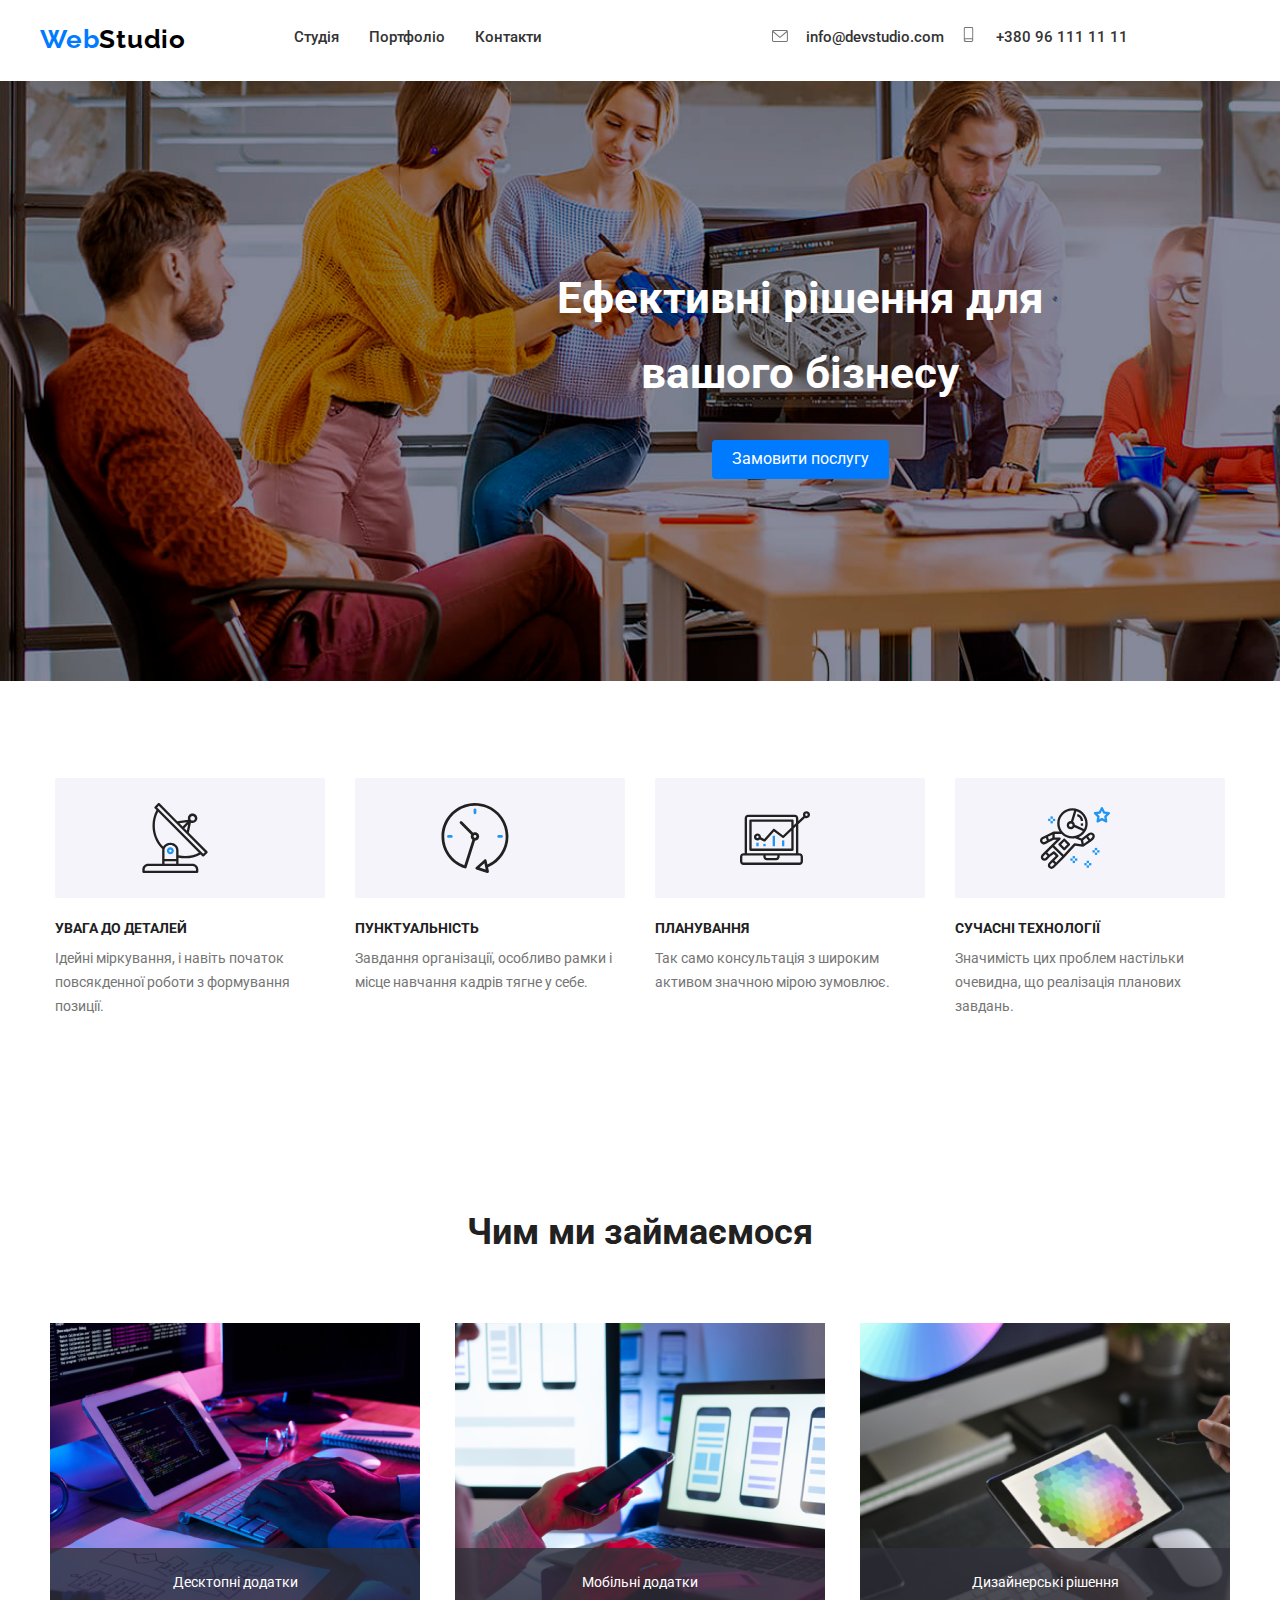
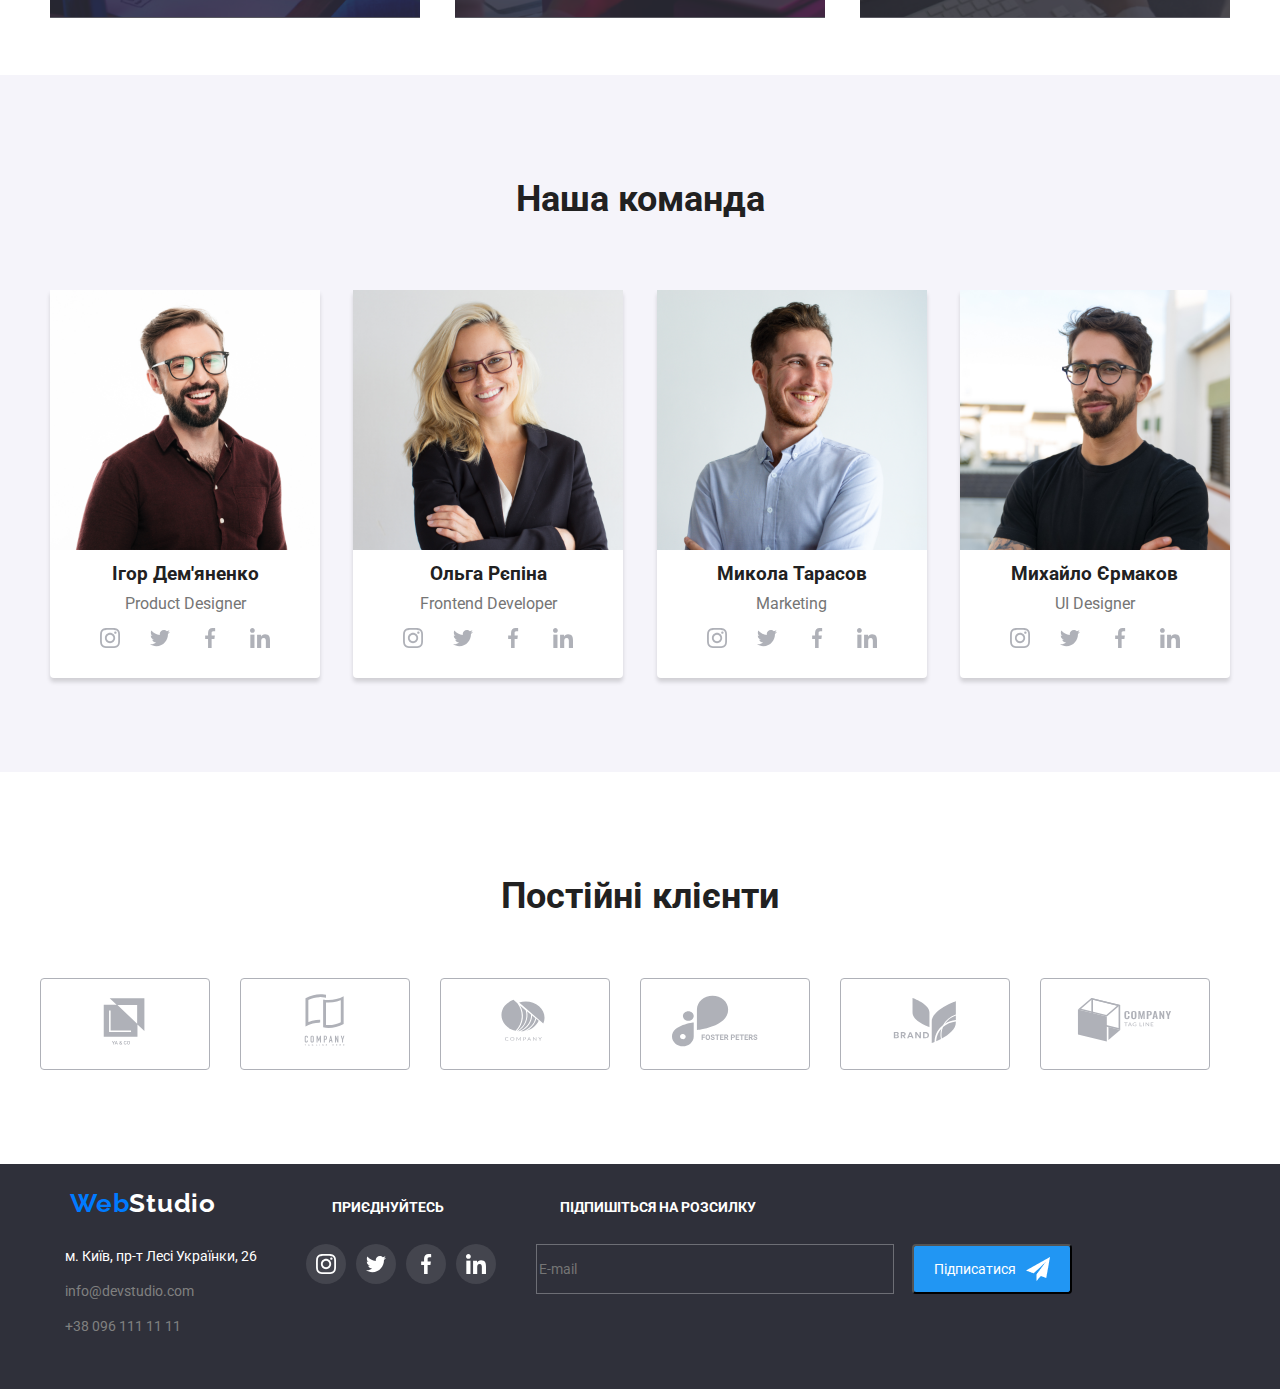
==== index.html @ 30cae44d "svg" ====
<!DOCTYPE html>
<html lang="en">
<head>
    <meta charset="UTF-8">
    <meta name="viewport" content="width=device-width, initial-scale=1.0">
    <title>Document</title>
    <link rel="preconnect" href="https://fonts.googleapis.com">
    <link rel="preconnect" href="https://fonts.gstatic.com" crossorigin>
    <link href="https://fonts.googleapis.com/css2?family=Raleway:ital,wght@0,100..900;1,100..900&family=Roboto:ital,wght@0,100;0,300;0,400;0,500;0,700;0,900;1,100;1,300;1,400;1,500;1,700;1,900&display=swap" rel="stylesheet">
    <link rel="stylesheet"
          href="https://cdnjs.cloudflare.com/ajax/libs/modern-normalize/1.0.0/modern-normalize.min.css"/>
    <link rel="stylesheet" href="./style.css">
</head>
<body>
    <header class="header"> 
      <div class="container header-wrap">
        <a class="logo" href="./index.html">
          <span class="blue">Web</span><span class="black">Studio</span>
        </a>
        <nav class="navigation">
          <ul class="header-list">
            <li class="header-item"><a href="/index.html">Студія</a></li>
            <li class="header-item"><a href="./pages/portfolio.html">Портфоліо</a></li>
            <li class="header-item"><a href="#">Контакти</a></li>
          </ul>
          <ul class="header-list contacts">
            <li class="header-item contact-group">
              <svg class="icon1"><use href="./img/symbol-defs.svg#icon-envelope" ></use></svg>
              <a href="#" data-modal-open>info@devstudio.com</a>
            </li>
            <li class="header-item contact-group">
              <svg class="icon2"><use href="./img/symbol-defs.svg#icon-smartphone" ></use></svg>
              <a href="tel:+380961111111">+380 96 111 11 11</a>
            </li>
          </ul>
        </nav>
      </div> 
      <div class="modal is-hidden" data-modal>
        <div class="modal-content">
          <button data-modal-close>Закрити</button>
          <h2>Залиште свої дані, ми вам передзвонимо</h2>
          <form>
            <label for="name">Ім'я</label>
            <input type="text" id="name" required><br>
      
            <label for="phone">Телефон</label>
            <input type="tel" id="phone" required><br>
      
            <label for="email">Пошта</label>
            <input type="email" id="email" required><br>
      
            <label for="comment">Коментар</label>
            <textarea id="comment"></textarea><br>
      
            <label>
              <input type="checkbox" required> Погоджуюсь з розсилкою та приймаю <a href="#">Умови договору</a>
            </label>
      
            <button type="submit">Відправити</button>
          </form>
        </div>
      </div>
      
    </header>

    
    
  <main>
   
      <section class="content-up">
        <div class="container">
        <h2>Ефективні рішення для<br> вашого бізнесу</h2>
        <button class="just-btn" type="button">Замовити послугу</button>
        </div>
      </section>
 
      <!-- Особливості -->
      <section class="services container">
     <ul  class="services-list">
      <li class="services-item">
        <div class="services-item-icon">
           <svg><use href="./img/symbol-defs.svg#icon-antenna" ></use></svg>
        </div>
        <h3 class="services-item-h3">УВАГА ДО ДЕТАЛЕЙ</h3>
        <p class="services-item-a">Ідейні міркування, і навіть початок повсякденної роботи з формування позиції.</p>
      </li>
      <li class="services-item">
        <div class="services-item-icon">
          <svg><use href="./img/symbol-defs.svg#icon-clock" ></use></svg>
        </div>
        <h3 class="services-item-h3">ПУНКТУАЛЬНІСТЬ</h3>
        <p class="services-item-a">Завдання організації, особливо рамки і місце навчання кадрів тягне у себе.</p>
      </li>
      <li class="services-item">
        <div class="services-item-icon">
          <svg><use href="./img/symbol-defs.svg#icon-diagram" ></use></svg>
        </div>
        <h3 class="services-item-h3">ПЛАНУВАННЯ</h3>
        <p class="services-item-a">Так само консультація з широким активом значною мірою зумовлює.</p>
      </li>
      <li class="services-item">
        <div class="services-item-icon">
          <svg><use href="./img/symbol-defs.svg#icon-astronaut" ></use></svg>
        </div>
        <h3 class="services-item-h3">СУЧАСНІ ТЕХНОЛОГІЇ</h3>
        <p class="services-item-a">Значимість цих проблем настільки очевидна, що реалізація планових завдань.</p>
      </li>
     </ul>
      </section>
   
      <!-- Чим займаємось -->
     
      <section class="foto">  
        <div class="container">
        <h1>Чим ми займаємося</h1>
        <ul >
          <li><img src="./img/tegi.jpg" alt="пише код"></li>
            <div class="foto-li-text flt1"><span>Десктопні додатки</span></div>
          <li><img src="./img/telfon.png"  alt="структура телефона"></li>
            <div class="foto-li-text flt2"><span>Мобільні додатки</span></div>
          <li><img src="./img/tablet.png" alt="планшет"></li>
            <div class="foto-li-text flt3"><span>Дизайнерські рішення  </span></div>
        </ul>
      </div>
      </section> 
    
      <!-- Наша комaнда --> 
    
      <section class="my_teams">   
        <div class="container">  
        <h2>Наша команда</h2>
        <ul >
            <li class="">
                <img src="./img/igor.png" alt="Ігорь" width="270px" height="260px">
                <h3>Ігор Дем'яненко</h3>
                <p>Product Designer</p>
                <div class="my-teams-social">
                  <a href="#" class="my-teams-social-a">
                    <svg class="social-icon"><use href="./img/symbol-defs.svg#icon-instagram" ></use></svg>
                  </a>
                  <a href="#" class="my-teams-social-a">
                    <svg class="social-icon"><use href="./img/symbol-defs.svg#icon-twitter" ></use></svg>
                  </a>
                  <a href="#" class="my-teams-social-a">
                    <svg class="social-icon"><use href="./img/symbol-defs.svg#icon-facebook" ></use></svg>
                  </a>
                  <a href="#" class="my-teams-social-a">
                    <svg class="social-icon"><use href="./img/symbol-defs.svg#icon-linkedin" ></use></svg>
                  </a>
                </div>
            </li>
            <li>
              <img src="./img/olga.png" alt="Ольга" width="270px" height="260px">
              <h3>Ольга Рєпіна</h3>
              <p>Frontend Developer</p>
              <div class="my-teams-social">
                <a href="#" class="my-teams-social-a">
                  <svg class="social-icon"><use href="./img/symbol-defs.svg#icon-instagram" ></use></svg>
                </a>
                <a href="#" class="my-teams-social-a">
                  <svg class="social-icon"><use href="./img/symbol-defs.svg#icon-twitter" ></use></svg>
                </a>
                <a href="#" class="my-teams-social-a">
                  <svg class="social-icon"><use href="./img/symbol-defs.svg#icon-facebook" ></use></svg>
                </a>
                <a href="#" class="my-teams-social-a">
                  <svg class="social-icon"><use href="./img/symbol-defs.svg#icon-linkedin" ></use></svg>
                </a>
              </div>
          </li>
          <li>
            <img src="./img/mikola.png" alt="Микола" width="270px" height="260px"> 
            <h3>Микола Тарасов</h3>
            <p>Marketing</p>
            <div class="my-teams-social">
              <a href="#" class="my-teams-social-a">
                <svg class="social-icon"><use href="./img/symbol-defs.svg#icon-instagram" ></use></svg>
              </a>
              <a href="#" class="my-teams-social-a">
                <svg class="social-icon"><use href="./img/symbol-defs.svg#icon-twitter" ></use></svg>
              </a>
              <a href="#" class="my-teams-social-a">
                <svg class="social-icon"><use href="./img/symbol-defs.svg#icon-facebook" ></use></svg>
              </a>
              <a href="#" class="my-teams-social-a">
                <svg class="social-icon"><use href="./img/symbol-defs.svg#icon-linkedin" ></use></svg>
              </a>
            </div>
        </li>
        <li>
          <img src="./img/mihail.png" alt="Михайло" width="270px" height="260px">
          <h3>Михайло Єрмаков</h3>
          <p>UI Designer</p>
          <div class="my-teams-social">
            <a href="#" class="my-teams-social-a">
              <svg class="social-icon"><use href="./img/symbol-defs.svg#icon-instagram" ></use></svg>
            </a>
            <a href="#" class="my-teams-social-a">
              <svg class="social-icon"><use href="./img/symbol-defs.svg#icon-twitter" ></use></svg>
            </a>
            <a href="#" class="my-teams-social-a">
              <svg class="social-icon"><use href="./img/symbol-defs.svg#icon-facebook" ></use></svg>
            </a>
            <a href="#" class="my-teams-social-a">
              <svg class="social-icon"><use href="./img/symbol-defs.svg#icon-linkedin" ></use></svg>
            </a>
          </div>
        </li>
        </ul> 
       </div> 
     </section>

     <section class="clients container">
    <!-- <div class="clients-"> -->
      <h2>Постійні клієнти</h2>
      <div class="clients-menu">
      <ul>
        <li class="clients-li"><a href="#">
          <svg class="clients-icon"><use href="./img/symbol-defs.svg#icon-Logo" ></use></svg>
        </a></li>
        <li class="clients-li"><a href="#">
          <svg class="clients-icon"><use href="./img/symbol-defs.svg#icon-Logo-1" ></use></svg>
        </a></li>
        <li class="clients-li"><a href="#">
          <svg class="clients-icon"><use href="./img/symbol-defs.svg#icon-Logo-2" ></use></svg>
        </a></li>
        <li class="clients-li"><a href="#">
          <svg class="clients-icon"><use href="./img/symbol-defs.svg#icon-Logo-3" ></use></svg>
        </a></li>
        <li class="clients-li"><a href="#">
          <svg class="clients-icon"><use href="./img/symbol-defs.svg#icon-Logo-4" ></use></svg>
        </a></li>
        <li class="clients-li"><a href="#">
          <svg class="clients-icon"><use href="./img/symbol-defs.svg#icon-Logo-5" ></use></svg>
        </a></li>
      </ul> 
     </div>
    <!-- </div> -->
     </section>
   </main>



<footer>
  <div class="container">
    <div class="footer--">
     <a href="./index.html" class="logo-footer" >
      <span class="blue">Web</span><span class="white">Studio</span>
      <i>приєднуйтесь</i>
      <i>Підпишіться на розсилку</i>
     </a>
     
  </div>
  <address>
      <ul>
        <li><a class="address-a" href="https://maps.app.goo.gl/1scr2Ax1geKc9xeD9" >м. Київ, пр-т Лесі Українки, 26</a></li>
        <li><a class="address-a2" href="mailto:info@devstudio.com">info@devstudio.com</a></li>
        <li><a class="address-a2"href="tel:+380961111111">+38 096 111 11 11</a></li>
      </ul>
      <div class="footer-social">
        <a href="#" class="my-teams-social-a">
          <svg class="footer-icon"><use href="./img/symbol-defs.svg#icon-instagram" ></use></svg>
        </a>
        <a href="#" class="my-teams-social-a">
          <svg class="footer-icon"><use href="./img/symbol-defs.svg#icon-twitter" ></use></svg>
        </a>
        <a href="#" class="my-teams-social-a">
          <svg class="footer-icon"><use href="./img/symbol-defs.svg#icon-facebook" ></use></svg>
        </a>
        <a href="#" class="my-teams-social-a">
          <svg class="footer-icon"><use href="./img/symbol-defs.svg#icon-linkedin" ></use></svg>
        </a>
      </div>
      <div class="intup-email">
        <input type="email" name="email" id="intup-email"  placeholder="E-mail">
        
        <button class="bnt-intup-email">
          Підписатися
        <img src="./img/telegram.png" alt="icon-send-telegram">
        </button>
      </div>
   </address>
  </div>
  </footer>    

  <script src="./js/modal.js"></script>
</body>
</html>
---- style.css ----
*,
*::before,
*::after {
  box-sizing: border-box;
}
:root {
  --header-bg-color: #fff;       /* колір фона заголовка */
  --header-border-color:#ECECEC; /*header-border-color  */
  --header-text-color: #333;     /* колір заголовка */
  --header-header-item-two-last:#757575; 
  --primary-color: #2196F3;      /* header-item a:hover */ 
  --content-up-bg-color: #2F303A;     /* посуті те саме header-text-color */ 
  --content-up-color: white;          /* content-up-color */
  --button1-bg-color: #007BFF;      /* button1  */
  --button1--color: white;          /* button1  */
  --button1-bg-color-hover:#0056b3; /* button1-bg-color-hover */ 
  --services-item-h3-color:#212121;   /* services-item-h3 */
  --services-item-a-color: #757575;   /*services-item-a  */
  --foto-bg-color:#ffffff;      /* Чим займаємось */
  --foto-color:#212121;
  --my_teams-bg-color:#F5F4FA; /* Наша команда */
  --my_team-color:#212121;
  --my_teams-p-color:#757575;/* Наша команда */
  --footer-bg-color: #2F303A;/*footer */
  --footer-a-bg: rgba(255, 255, 255, 0.1);
  --footer-color: white;   /*  footer*/
  --address-a-color:#ffff; /*  footer*/
  --address-a2-color: gray;/*  footer*/
  --blue-color:#007bff;  /* (Web)Studio footer */ 
  --white-color:#ffffff; /* Web(Studio) footer*/
  --black-color:#000000; /* Web(Studio) header*/
  --clients-li--ul-hover:#2196F3;
  --bg-bnt-intup-email: #2196F3;
 --bg-intup-email: #2F303A;
 --bnt-intup-email-color: #fff;
 --clients-h2-color: #212121;

/* PORTFOLIO  */
  --button-pt-bg-color: #F5F4FA;/*  */
  --button-pt-color: #212121;   /*  */
  --button-pt-hover-bg-color:#2196F3;/*  */
  --button-pt-hover-color:#FFFFFF;/*  */
  --my-shop-bg-color:#fff; /*  */
  --poster-border:#EEEEEE;/*  */
  --poster-p-color:#757575; /*  */
  --services-item-icon-color: #F5F4FA;  /*  */ 
  --my_teams-li-color  :#fff; 
  
  --footer-social-a-hover-img: #2196F3;
  --poster-h3:#212121;

  /*  */
  --clients-bg-color: #FFF;
  --footer--i: #FFF;

} 
a{
  text-decoration: none;
}
ul{
  list-style: none;
}
h1,h2,h3,h4,p,ul,li,a,button{
  margin: 0;
  padding: 0;
}
body {
font-family:  'Roboto', sans-serif;
 background-color:var(--header-bg-color);
 color:var(--poster-p-color);
 font-size:14px ;
 line-height: 1.7;
}

.container {
  width: 1230px;
  padding: 0 15px;
  margin: 0 auto;
  /* border: 1px solid red; */
}

.header {
  background-color: var(--header-bg-color);
  padding: 20px 5px;
  display: flex;
  justify-content: space-between;
  align-items: center;
  border-color: var(--header-border-color);
  /* border: 1px; */
}



.logo {
  margin-right: 93px ;
  font-size: 24px;
  font-family: 'Raleway';
}

.header-wrap{
  display: flex; /* робить контейнер гнучким */
  align-items: center;  /* розміщує ПО ГОРИЗОНТАЛІ*/
  
}
.navigation{
  display: flex;
  align-items: center;
  justify-content: space-between;
}

.header-list:last-of-type {
  margin-left: 215px ;
 
  color: var(--header-header-item-two-last);
}
.header-item {
  position: relative; 
  display: inline-block;
  padding-bottom: 5px; 
  
}
.header-item a {
  color: var(--header-text-color);
  font-weight: 500;
  transition: color 1s ease;
  font-size: 15px;
  text-decoration: none; 
  padding: 10px 15px;  
  
}
.header-item a:hover {
 color: #0056b3;
}
.icon1 {
  width: 16px;
  height: 12px;
}
.icon2 {
  width: 19px;
  height: 15px;
}
.overlay {
  position: absolute;
  margin-bottom: 30px;
  width: 0;
  height: 5px;
  border-radius: 5px;
  background-color: var(--primary-color);
  transition: width 0.3s ;
  
}

.header-item:hover .overlay {
  width: 100%; margin-top: 25px;
}

.header-list {
  display: flex;
  /* align-items: center; */
  justify-content: center;
  list-style: none;            
  padding: 0;
  margin: 0;
}


/* Модальне вікно /////////////////////////////  */

.is-hidden {
  visibility: hidden;
  opacity: 0;
  pointer-events: none;
  transition: visibility 0s, opacity 0.3s ease-in-out;
}

[data-modal] {
  position: fixed;
  top: 0;
  left: 0;
  width: 100%;
  height: 100%;
  background-color: rgba(0, 0, 0, 0.5);
  display: flex;
  justify-content: center;
  align-items: center;
  z-index: 1000;
}

.modal-content {
  background-color: white;
  padding: 20px;
  border-radius: 8px;
  max-width: 600px;
  width: 100%;
  box-shadow: 0px 4px 8px rgba(0, 0, 0, 0.1);
}

button[data-modal-close] {
  background-color: gray;
  color: white;
  border: none;
  padding: 10px;
  border-radius: 50%;
  cursor: pointer;
  position: absolute;
  top: 10px;
  right: 10px;
}

/* .header-item img{
  color: #757575;
  flex-shrink: 1;
 
}
.header-item a,img:hover {
  color: var(--primary-color);
  fill:  var(--primary-color);
}
 */


.content-up {
  /* background-color: var(--content-up-bg-color); */
  background-image: url(./img/img.png);
  background-repeat: no-repeat;
  background-position: center;
  background-size: cover;
  width: 1600px;
  height: 600px;
  display: block;
  margin: 0 auto;

  color: var(--content-up-color);
  padding: 180px 20px;
  text-align: center;

}
.content-up h2 {
font-size: 44px;
}

.just-btn {
  background-color: var(--button1-bg-color);
  color:var(--button1--color);
  padding: 10px 20px;
  margin-top: 30px;
  border: none;
  border-radius: 4px;
  cursor: pointer;
  font-size: 16px;
  
}

.just-btn:hover {
  background-color: var(--button1-bg-color-hover);
}
 /* Особливості  */
.services{
  margin-top: 94px;
  margin-bottom: 94px;
}
.services-list{
  display: flex;
  flex-wrap: nowrap;
  justify-content: space-around;

}
.services-item{
 max-width: 350px;
 margin: 60px auto; 
 position: relative;
 padding-top: 85PX;

}

.services-item-h3{
  color: var(--services-item-h3-color);
  font-size: 14px;
  line-height: 16.41px;
}
.services-item-a{
  color: var(--services-item-a-color);
  font-size: 14px;
  line-height: 24px;
  padding-top: 10px;
}

p.services-item-a {
  width: 270px;
  height: 72px;
  flex-shrink: 0;
}
.services-item-icon{
  background-color: var(--services-item-icon-color) ;
  width: 270px;
  height: 120px;
  border-radius: 2px;
  display: flex;
  justify-content: center;
  position: absolute;
  align-items: center;
  
  bottom: 110px;
  padding-right: 30px;

}
.services-item-icon svg{
  width: 70px;
  height: 70px;
}

/* .services-item > img{
  
  width: 70px;
  height: 70px;
  background-color: #F5F4FA;
  margin: 25px 100px 25px 100px;
  padding: 10px 10px 10px 10px ;
  border-radius: 2px; 
  display: inline-block;
} */
/* .services-item:nth-last-child(3n) {
  margin-right: 0;
} */

/* Чим займаємось  */
.foto{
  background-color: var(--foto-bg-color);
  color: var(--foto-color);
  padding: 40px 20px;
  text-align: center;
}
.foto h1{
  font-size: 36px;
}
.foto ul{
  display: flex;
  justify-content: space-between;
  padding-top: 50px;
  position: relative;
  margin: 10px;

}

/* .foto-li-text{
position: absolute;
width: 370px;
background-color: rgba(0, 0, 0, 0.6); 
color: white;
padding: 10px;
font-size: 14px;
display: flex;
justify-content: center
} */
.flt1{
position: absolute;
width: 370px; height: 70px;
background-color: rgba(47, 48, 58, 0.80); 
color: white;
padding: 10px;
font-size: 14px;
align-items: center;
display: flex;
justify-content: center;
z-index: 2;
margin-top: 225px;
}

.flt2{
  position: absolute;
  width: 370px; height: 70px;
  background-color: rgba(47, 48, 58, 0.80); 
  color: white;
  padding: 10px;
  font-size: 14px;
  align-items: center;
  display: flex;
  justify-content: center;
  margin-left: 405px;
  margin-top: 225px;
  }
  .flt3{
    position: absolute; 
    width: 370px; height: 70px;
    background-color: rgba(47, 48, 58, 0.80); 
    color: white;
    padding: 10px;
    font-size: 14px;
    align-items: center;
    display: flex;
    justify-content: center;
    margin-left: 810px;
    margin-top: 225px;
    }

/* Наша комaнда */
.my_teams {
  background-color: var(--my_teams-bg-color);
  color: var(--my_team-color);
  /* padding: 40px 20px; */
  text-align: center;

}
.my_teams h2{
  font-size: 36px;
  padding-top: 94px;
}
.my_teams ul {
  display: flex;
  flex-wrap: nowrap; 
  justify-content: space-between; 
  padding-top: 50px;
 
}
.my-teams-social{
  display: flex;
  align-items: center;
  text-align: center;
  margin-left: 30px;

}
.my-teams-social-a{
  background-color: var(--footer-a-bg) ;
  width: 40px;
  height: 40px;
  border-radius: 50%; 
  display: flex;
  align-items: center;
  justify-content: center;
  margin-left: 10px;
}
.my-teams-social a:hover  {
  background-color: var(--footer-social-a-hover-img) ;
  
}
.my-teams-social:hover  {
 color: #FFFFFF;
}
.my_teams li {
  margin: 10px; 
  text-align: center; 
  font-size: 16px;
  margin-bottom: 94px;
  
  border-radius: 0px 0px 4px 4px;
  background: var(--my_teams-li-color);
  height: 388px;
  box-shadow: 0px 4px 4px 0px rgba(0, 0, 0, 0.15);;
}
.my_teams p{
  color:var(--my_teams-p-color);
  font-size: 16px;
}
.social-icon{
  width: 20px;
  height: 20px;

}
.social-icon:hover{
  width: 20px;
  height: 20px;
  --color4:#ffff;
}


/* Постійні клієнти */

.clients{
  text-align: center;
  background-color: var(--clients-bg-color);
}

/* .clients- {
} */
.clients-menu {
  display: flex;
  align-items: center;
  text-align: center;
  justify-content: space-around;
  
}
.clients ul{
  display: flex;
}
.clients h2{
  margin-top: 94px;
  margin-bottom: 50px;
  color:var(--clients-h2-color) ;
  font-size: 36px;
}
.clients-li {
  width: 170px;
 height: 92px;
 flex-shrink: 0;
 margin-right: 30px;
 margin-bottom: 94px;
 border: 1px  solid #AFB1B8;
 border-radius: 4px;
 padding-top: 12px;
}
.clients-li a img:hover {
  color: var(--clients-li--ul-hover);

}
.clients-icon{
  width: 106px;
  height: 60px;
}
/* footer */

footer {
  background-color: var(--footer-bg-color) ;
  color:var(--footer-color) ;
  padding: 20px 0;
  text-align: left;
  
  
}
.logo-footer{
  margin-left: 30px;
  margin-top:  40px; 
  padding-right: 110px;
  font-size: 24px;
  font-family: 'Raleway';
}
.footer-- i{
  color:var(--footer--i) ;
  text-transform: uppercase;
  font-family: 'Roboto';
  font-size: 14px;
  font-style: normal;
  font-weight: 700;
  margin-left: 110px;
}
address{
  display: flex;
  justify-content: space-between;
  align-items: flex-start; 
  padding: 20px 0;
  width: 1200px;
}
address a {
  color: var(--address-a-color);
  font-weight: 400;
  line-height: 24px;
  font-size: 14px;
}
.address-a2{
  color:var(--address-a2-color) ;
  }
address li {
  list-style: none; 
  margin-bottom: 10px;
  margin-left: 25px;
  width: 231px;
  font-style: normal;
}
.blue {
  color:var(--blue-color);
  font-size: 26px;
  font-weight: 700;
  font-family: 'Raleway';
  line-height: normal;
  letter-spacing: 0.78px;
}
.white {
  color:var(--white-color) ; 
  font-size: 26px;
  font-weight: 700;
  font-family: 'Raleway';
  line-height: normal;
  letter-spacing: 0.78px;
}
.black{
  color:var(--black-color) ;
  font-size: 26px;
  font-weight: 700;
  font-family: 'Raleway';
  line-height: normal;
  letter-spacing: 0.78px;
}

.footer-social {
  display: flex;
  align-items: center;
  text-align: center;
  margin-right:825px;
 
}
.footer-a  {
    background-color: var(--footer-a-bg);
    width: 40px;
    height: 40px;
    border-radius: 50%; 
    display: flex;
    align-items: center;
    justify-content: center;
    margin-left: 10px;
    
}
.footer-social a:hover  {
  background-color: var(--footer-social-a-hover-img) ;
}

#intup-email{
  margin: 0px -785px;
  background-color: var(--bg-intup-email);
  border: 1px solid rgba(255, 255, 255, 0.3);
width: 358px;
height: 50px;
}  
.bnt-intup-email{
  margin-left: 800px;
  align-items: center;  
  display: inline-flex; 
  justify-content: center;
  border-radius: 4px;
  /* width: 200px;
  height: 50px; */
  padding: 11px 20px ;
  background: var(--bg-bnt-intup-email); 
  /* box-shadow: 0px 4px 4px 0px rgba(0, 0, 0, 0.15); */
  color: var(--bnt-intup-email-color);
}
.bnt-intup-email img{ 
  padding-left: 10px;
}
.footer-icon {
  width: 20px;
  height: 20px;
  --color4: #ffff;
}
/* PORTFOLIO */

.figures{
margin-left: 300px;
padding: 20px 25px;
}
.button-pt{
  background-color:var(--button-pt-bg-color);
  color:var(--button-pt-color);
  border-radius: 4px;
  padding: 10px 27px;
  font-weight: 500;
  cursor: pointer;
  border: 0px;
}
.button-pt:hover{
  background-color:var(--button-pt-hover-bg-color);
  color:var(--button-pt-hover-color); 
  box-shadow: 5px 5px 10px rgba(0, 0, 0, 0.3);
}
.my-shop{
  background-color:var(--my-shop-bg-color);
  display: flex;
  flex-wrap: wrap;
  justify-content: space-between;
  gap: 20px;                           /*dodalem */
  padding: 20px 0;                     /*dodalem */
 
}
.my-shop ul{
  display: flex;
  flex-wrap: wrap;
  justify-content: space-between;
  gap: 20px;
  padding: 0;
}

.poster{
  width: 370px;
  height: 404px;
  border: 1px solid var(--poster-border);
  margin: 2px;
  overflow: hidden;
  box-shadow: 0 4px 8px rgba(0, 0, 0, 0.1);
  flex-direction: column;
}
.poster:hover{
  box-shadow: 0px 1px 1px 0px rgba(0, 0, 0, 0.12), 0px 4px 4px 0px rgba(0, 0, 0, 0.06), 1px 4px 6px 0px rgba(0, 0, 0, 0.16);
}

.poster h3 {
  color:var(--poster-h3) ;
  font-size: 18px;
  line-height: 36px;
  font-weight: 700;
  margin-bottom: 10px;
  margin-left: 20px;
}

.poster p {
  color: var(--poster-p-color);
  font-size: 16px;
  line-height: 30px;
  font-weight: 400;
  margin-left: 20px;
}
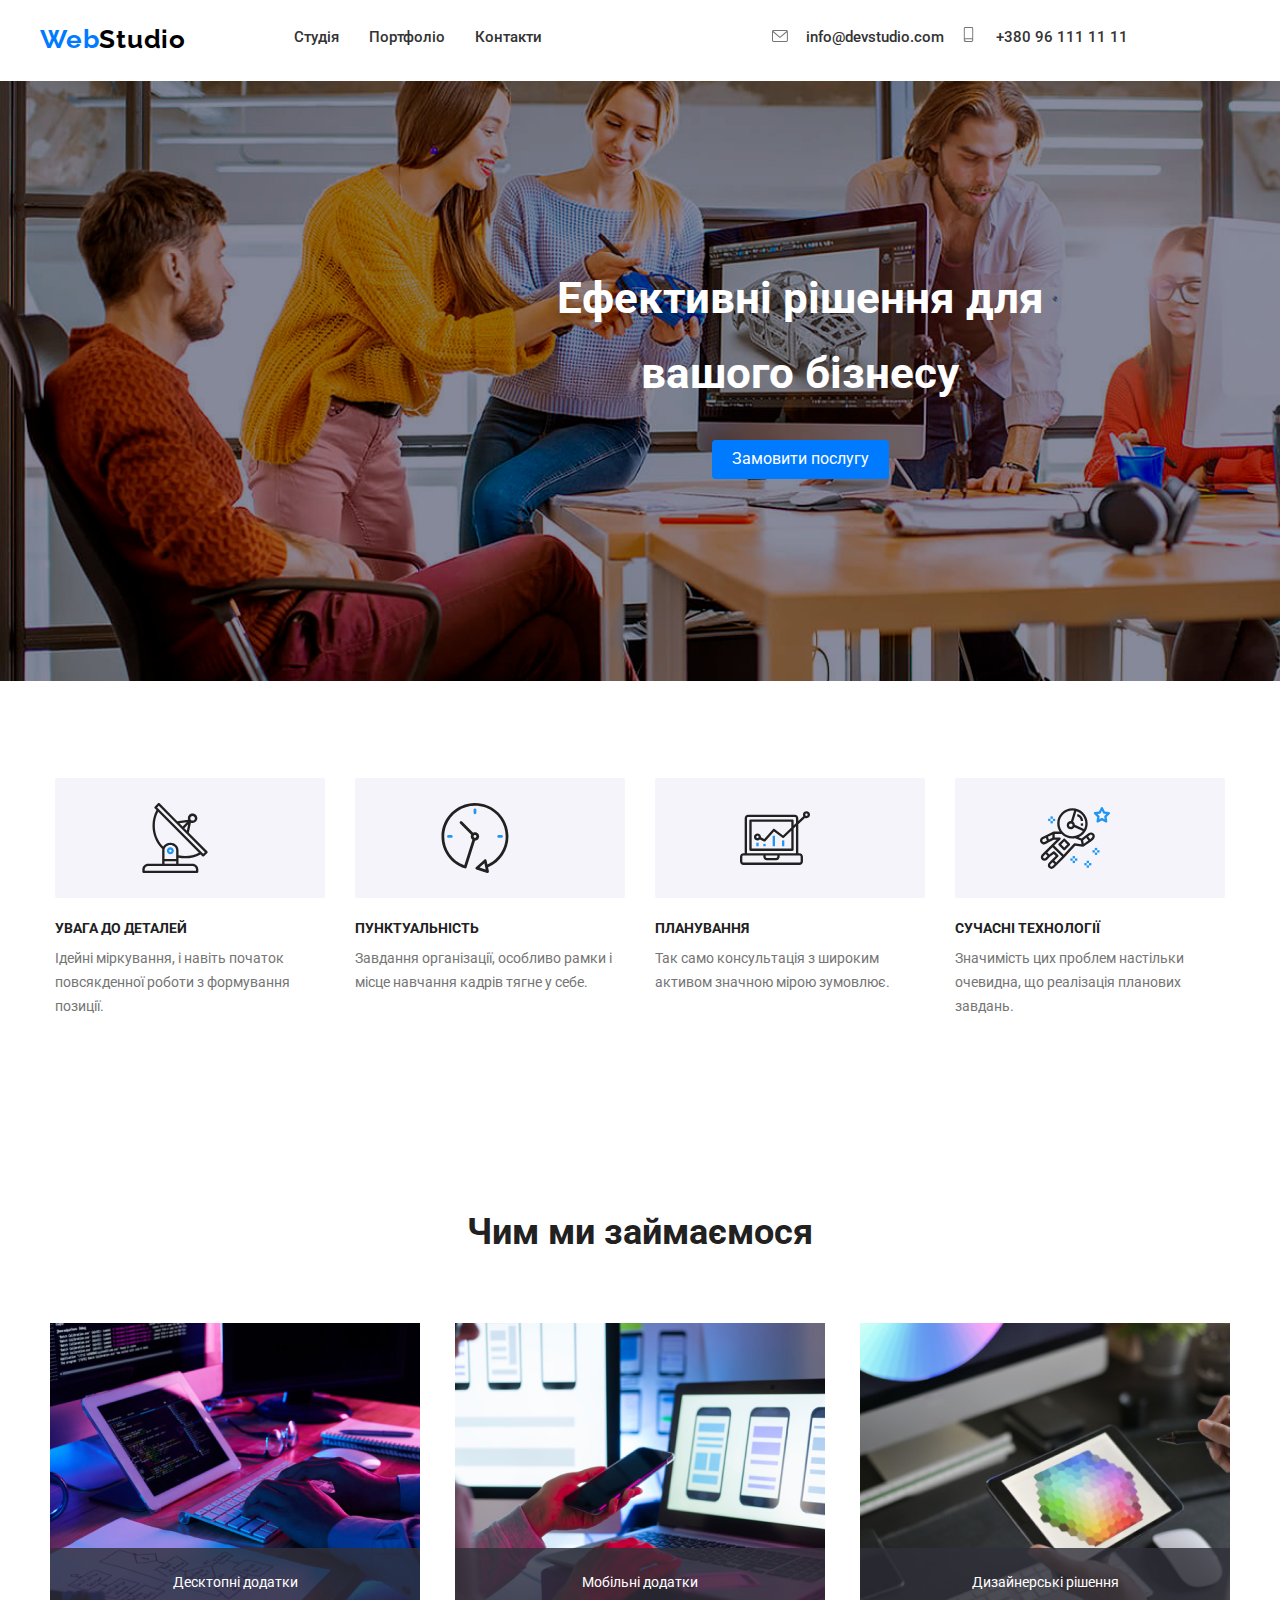
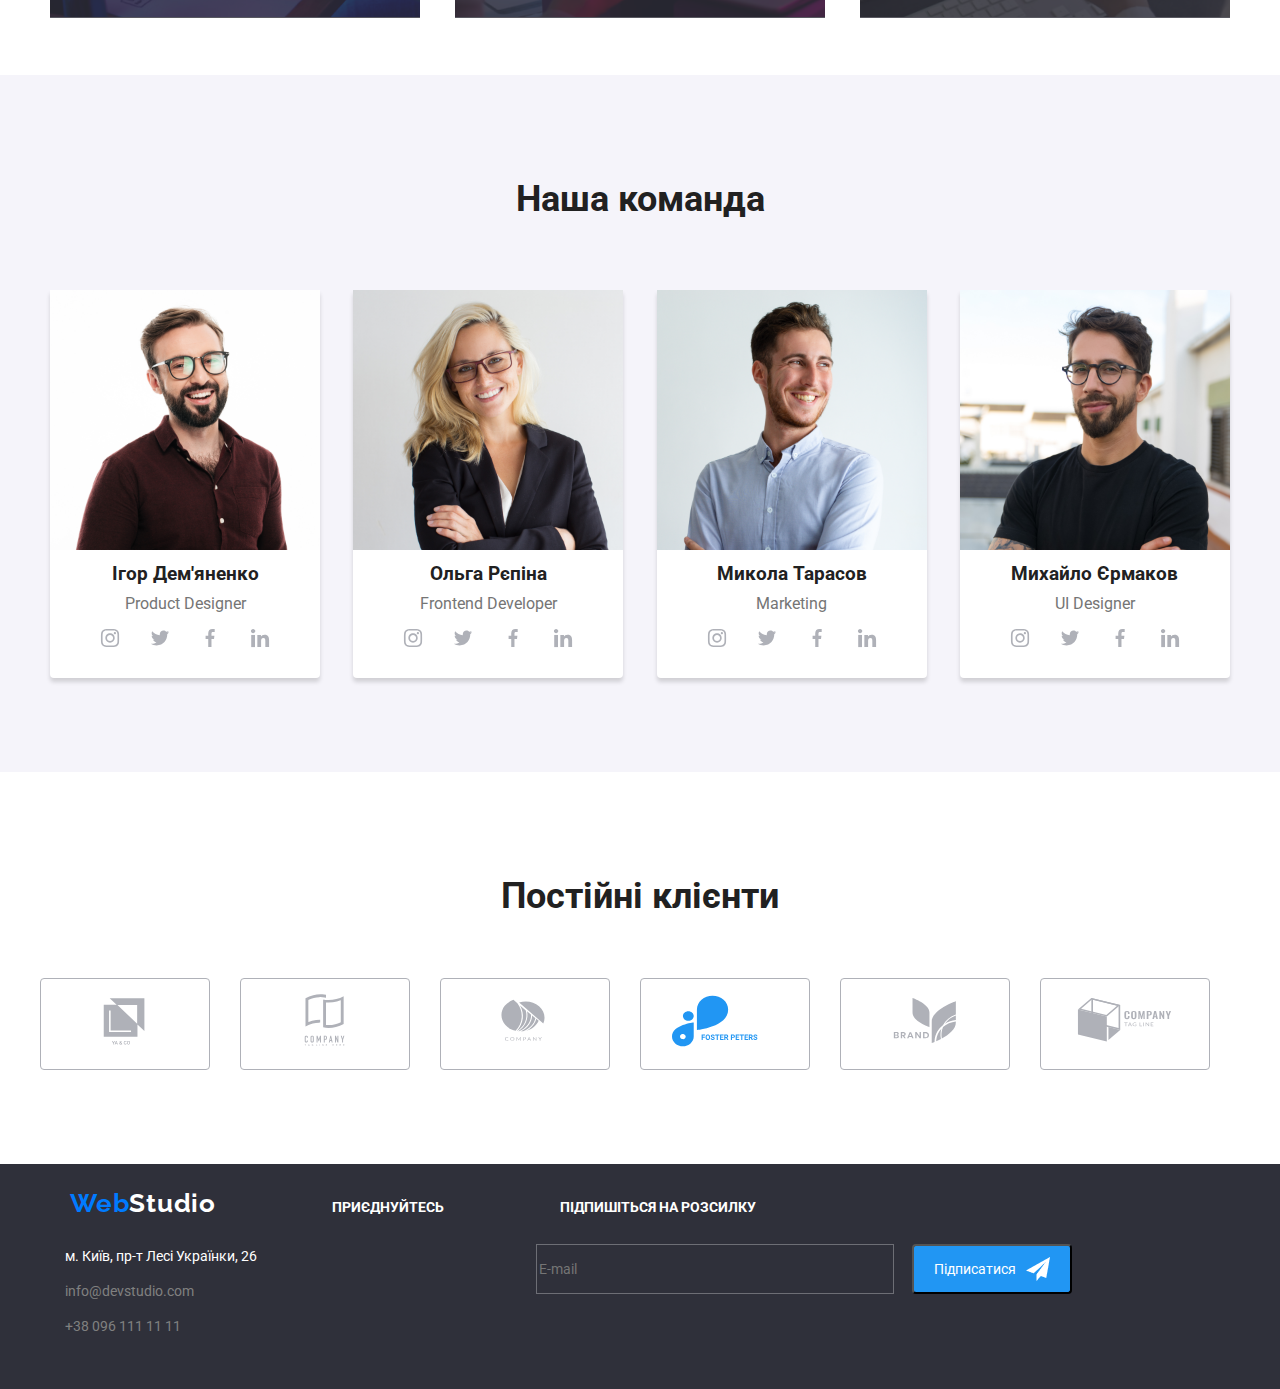
==== commit 99ee463e: "по троху" ====
--- a/index.html
+++ b/index.html
@@ -37,7 +37,12 @@
       </div> 
       <div class="modal is-hidden" data-modal>
         <div class="modal-content">
-          <button data-modal-close>Закрити</button>
+         
+          <button data-modal-close class="close-modal">
+            <svg width="24" height="24">
+              <use href="./img/close-black.svg"></use>
+            </svg>
+          </button>
           <h2>Залиште свої дані, ми вам передзвонимо</h2>
           <form>
             <label for="name">Ім'я</label>
@@ -136,16 +141,16 @@
                 <p>Product Designer</p>
                 <div class="my-teams-social">
                   <a href="#" class="my-teams-social-a">
-                    <svg class="social-icon"><use href="./img/symbol-defs.svg#icon-instagram" ></use></svg>
-                  </a>
-                  <a href="#" class="my-teams-social-a">
-                    <svg class="social-icon"><use href="./img/symbol-defs.svg#icon-twitter" ></use></svg>
-                  </a>
-                  <a href="#" class="my-teams-social-a">
-                    <svg class="social-icon"><use href="./img/symbol-defs.svg#icon-facebook" ></use></svg>
-                  </a>
-                  <a href="#" class="my-teams-social-a">
-                    <svg class="social-icon"><use href="./img/symbol-defs.svg#icon-linkedin" ></use></svg>
+                    <svg class="social-icon"><use href="./img/symbol-defs.svg#icon-instagram01" ></use></svg>
+                  </a>
+                  <a href="#" class="my-teams-social-a">
+                    <svg class="social-icon"><use href="./img/symbol-defs.svg#icon-twitter01" ></use></svg>
+                  </a>
+                  <a href="#" class="my-teams-social-a">
+                    <svg class="social-icon"><use href="./img/symbol-defs.svg#icon-facebook01" ></use></svg>
+                  </a>
+                  <a href="#" class="my-teams-social-a">
+                    <svg class="social-icon"><use href="./img/symbol-defs.svg#icon-linkedin01" ></use></svg>
                   </a>
                 </div>
             </li>
@@ -154,19 +159,19 @@
               <h3>Ольга Рєпіна</h3>
               <p>Frontend Developer</p>
               <div class="my-teams-social">
-                <a href="#" class="my-teams-social-a">
-                  <svg class="social-icon"><use href="./img/symbol-defs.svg#icon-instagram" ></use></svg>
-                </a>
-                <a href="#" class="my-teams-social-a">
-                  <svg class="social-icon"><use href="./img/symbol-defs.svg#icon-twitter" ></use></svg>
-                </a>
-                <a href="#" class="my-teams-social-a">
-                  <svg class="social-icon"><use href="./img/symbol-defs.svg#icon-facebook" ></use></svg>
-                </a>
-                <a href="#" class="my-teams-social-a">
-                  <svg class="social-icon"><use href="./img/symbol-defs.svg#icon-linkedin" ></use></svg>
-                </a>
-              </div>
+              <a href="#" class="my-teams-social-a">
+                <svg class="social-icon"><use href="./img/symbol-defs.svg#icon-instagram01" ></use></svg>
+              </a>
+              <a href="#" class="my-teams-social-a">
+                <svg class="social-icon"><use href="./img/symbol-defs.svg#icon-twitter01" ></use></svg>
+              </a>
+              <a href="#" class="my-teams-social-a">
+                <svg class="social-icon"><use href="./img/symbol-defs.svg#icon-facebook01" ></use></svg>
+              </a>
+              <a href="#" class="my-teams-social-a">
+                <svg class="social-icon"><use href="./img/symbol-defs.svg#icon-linkedin01" ></use></svg>
+              </a>
+            </div>
           </li>
           <li>
             <img src="./img/mikola.png" alt="Микола" width="270px" height="260px"> 
@@ -174,16 +179,16 @@
             <p>Marketing</p>
             <div class="my-teams-social">
               <a href="#" class="my-teams-social-a">
-                <svg class="social-icon"><use href="./img/symbol-defs.svg#icon-instagram" ></use></svg>
-              </a>
-              <a href="#" class="my-teams-social-a">
-                <svg class="social-icon"><use href="./img/symbol-defs.svg#icon-twitter" ></use></svg>
-              </a>
-              <a href="#" class="my-teams-social-a">
-                <svg class="social-icon"><use href="./img/symbol-defs.svg#icon-facebook" ></use></svg>
-              </a>
-              <a href="#" class="my-teams-social-a">
-                <svg class="social-icon"><use href="./img/symbol-defs.svg#icon-linkedin" ></use></svg>
+                <svg class="social-icon"><use href="./img/symbol-defs.svg#icon-instagram01" ></use></svg>
+              </a>
+              <a href="#" class="my-teams-social-a">
+                <svg class="social-icon"><use href="./img/symbol-defs.svg#icon-twitter01" ></use></svg>
+              </a>
+              <a href="#" class="my-teams-social-a">
+                <svg class="social-icon"><use href="./img/symbol-defs.svg#icon-facebook01" ></use></svg>
+              </a>
+              <a href="#" class="my-teams-social-a">
+                <svg class="social-icon"><use href="./img/symbol-defs.svg#icon-linkedin01" ></use></svg>
               </a>
             </div>
         </li>
@@ -193,16 +198,16 @@
           <p>UI Designer</p>
           <div class="my-teams-social">
             <a href="#" class="my-teams-social-a">
-              <svg class="social-icon"><use href="./img/symbol-defs.svg#icon-instagram" ></use></svg>
-            </a>
-            <a href="#" class="my-teams-social-a">
-              <svg class="social-icon"><use href="./img/symbol-defs.svg#icon-twitter" ></use></svg>
-            </a>
-            <a href="#" class="my-teams-social-a">
-              <svg class="social-icon"><use href="./img/symbol-defs.svg#icon-facebook" ></use></svg>
-            </a>
-            <a href="#" class="my-teams-social-a">
-              <svg class="social-icon"><use href="./img/symbol-defs.svg#icon-linkedin" ></use></svg>
+              <svg class="social-icon"><use href="./img/symbol-defs.svg#icon-instagram01" ></use></svg>
+            </a>
+            <a href="#" class="my-teams-social-a">
+              <svg class="social-icon"><use href="./img/symbol-defs.svg#icon-twitter01" ></use></svg>
+            </a>
+            <a href="#" class="my-teams-social-a">
+              <svg class="social-icon"><use href="./img/symbol-defs.svg#icon-facebook01" ></use></svg>
+            </a>
+            <a href="#" class="my-teams-social-a">
+              <svg class="social-icon"><use href="./img/symbol-defs.svg#icon-linkedin01" ></use></svg>
             </a>
           </div>
         </li>
--- a/style.css
+++ b/style.css
@@ -419,23 +419,23 @@
   margin-left: 30px;
 
 }
-.my-teams-social-a{
-  background-color: var(--footer-a-bg) ;
+.my-teams-social-a svg{
+  /* background-color: var(--footer-a-bg) ; */
   width: 40px;
   height: 40px;
-  border-radius: 50%; 
+  /* border-radius: 50%;  */
   display: flex;
   align-items: center;
   justify-content: center;
   margin-left: 10px;
 }
-.my-teams-social a:hover  {
-  background-color: var(--footer-social-a-hover-img) ;
-  
-}
-.my-teams-social:hover  {
- color: #FFFFFF;
-}
+.my-teams-social svg:hover  {
+  --color1: var(--footer-social-a-hover-img) ;
+  width: 40px;
+  height: 40px;
+  fill:#ffff;
+}
+
 .my_teams li {
   margin: 10px; 
   text-align: center; 
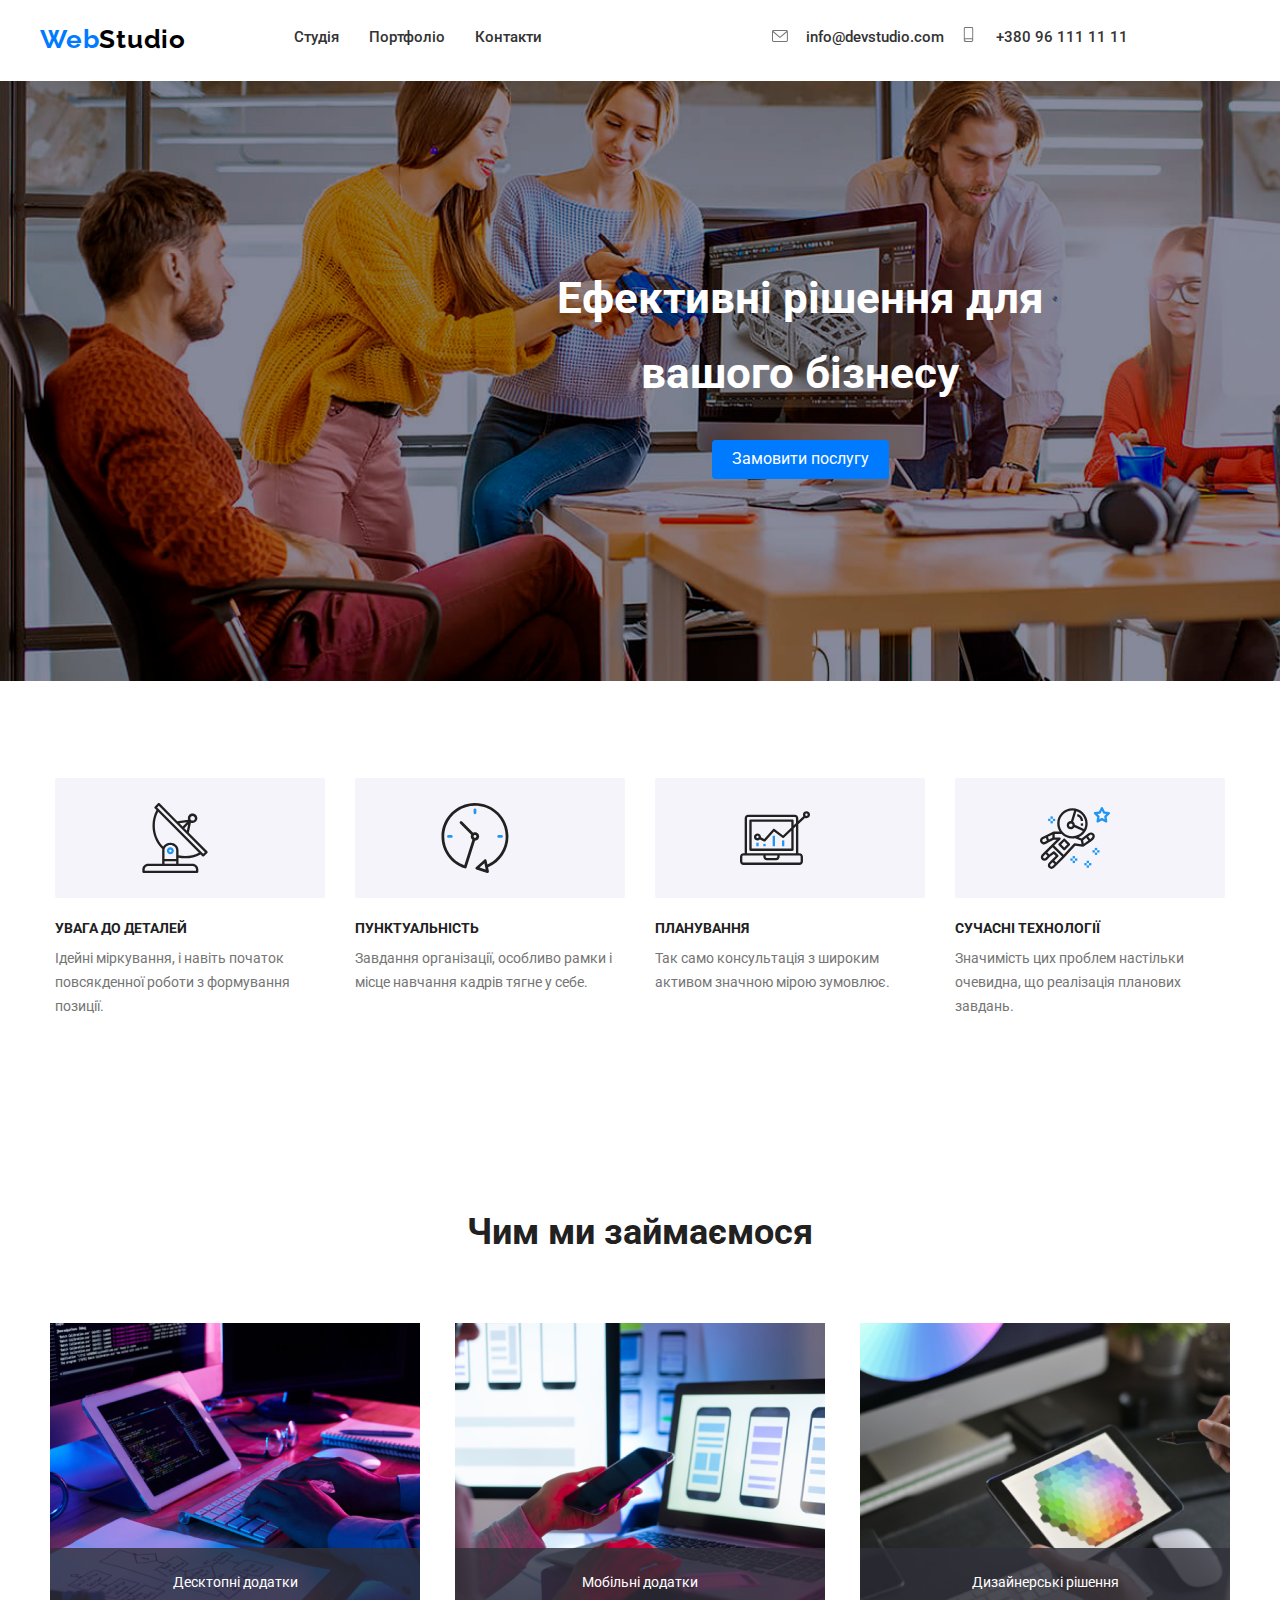
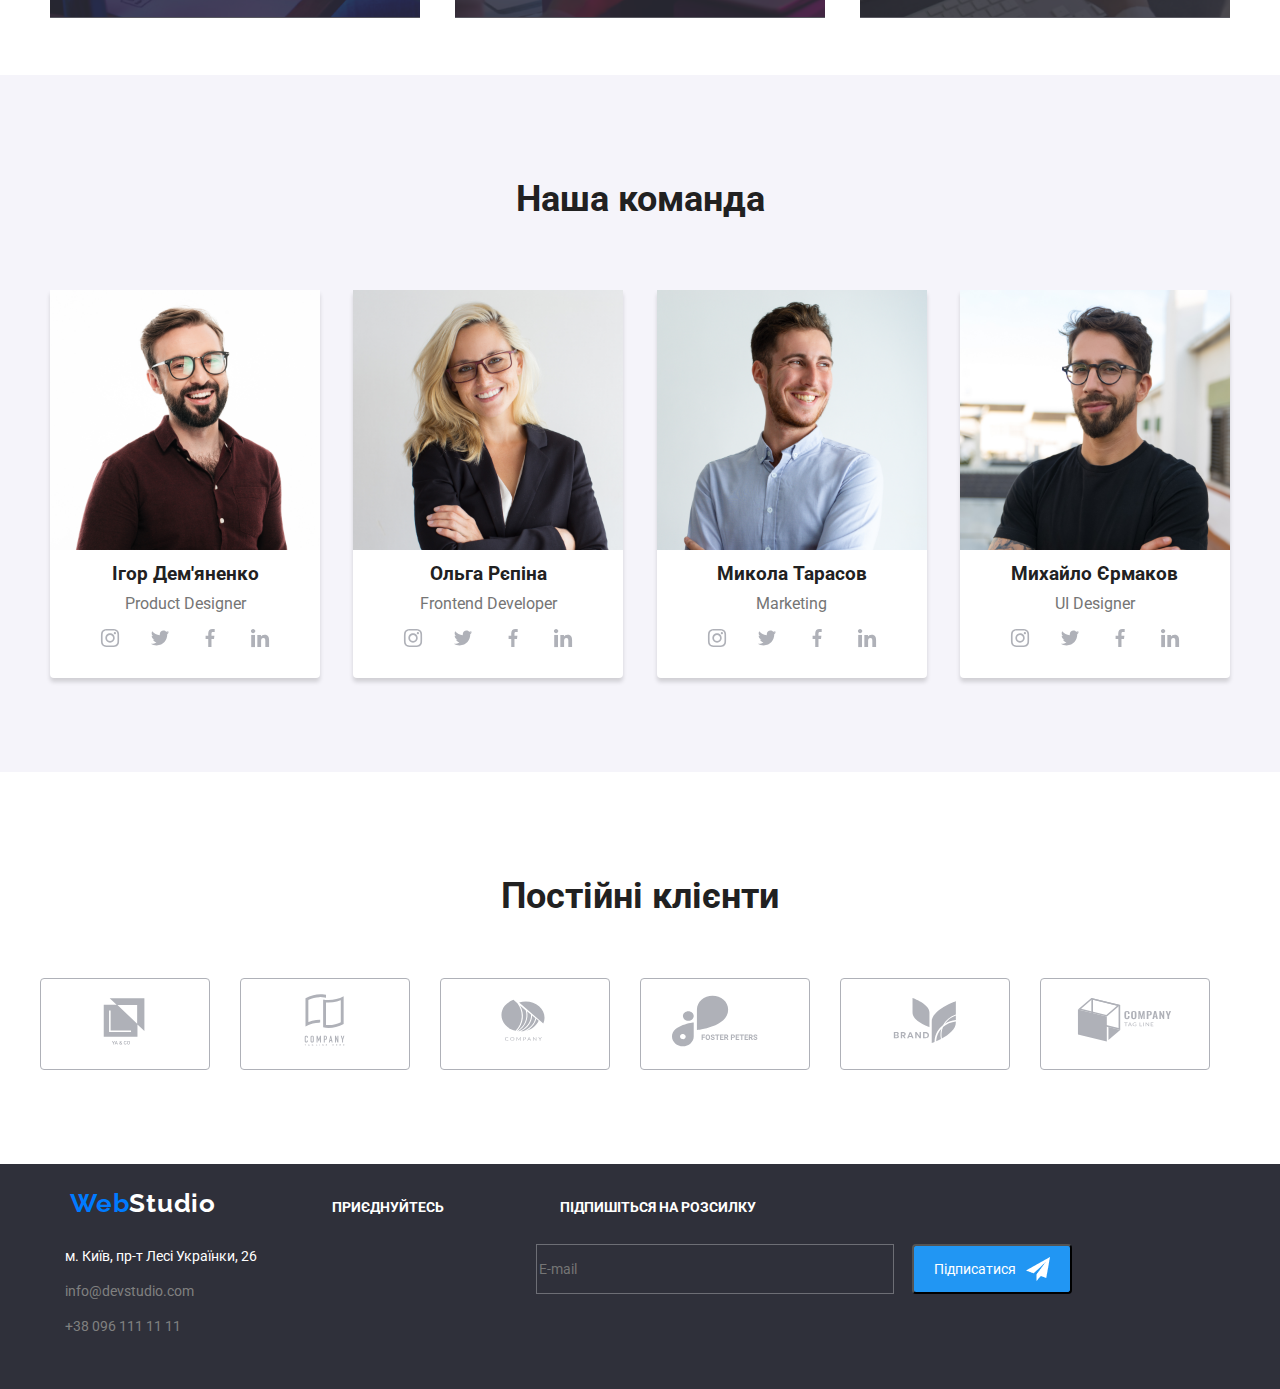
==== commit d268f6a2: "svg" ====
--- a/index.html
+++ b/index.html
@@ -39,9 +39,12 @@
         <div class="modal-content">
          
           <button data-modal-close class="close-modal">
-            <svg width="24" height="24">
-              <use href="./img/close-black.svg"></use>
-            </svg>
+            <svg width="18" height="18" viewBox="0 0 18 18" fill="none" xmlns="http://www.w3.org/2000/svg">
+              <g id="close-black-18dp (2) 1">
+              <path id="Vector" d="M15 4.10786L13.8921 3L9.5 7.39214L5.10786 3L4 4.10786L8.39214 8.5L4 12.8921L5.10786 14L9.5 9.60786L13.8921 14L15 12.8921L10.6079 8.5L15 4.10786Z" fill="black"/>
+              </g>
+              </svg>
+              
           </button>
           <h2>Залиште свої дані, ми вам передзвонимо</h2>
           <form>
--- a/style.css
+++ b/style.css
@@ -34,7 +34,7 @@
  --bg-intup-email: #2F303A;
  --bnt-intup-email-color: #fff;
  --clients-h2-color: #212121;
-
+ --color-clients-li-a-svg:#2196F3;
 /* PORTFOLIO  */
   --button-pt-bg-color: #F5F4FA;/*  */
   --button-pt-color: #212121;   /*  */
@@ -168,7 +168,6 @@
 
 .is-hidden {
   visibility: hidden;
-  opacity: 0;
   pointer-events: none;
   transition: visibility 0s, opacity 0.3s ease-in-out;
 }
@@ -196,11 +195,13 @@
 }
 
 button[data-modal-close] {
-  background-color: gray;
+  background-color: red;
   color: white;
   border: none;
   padding: 10px;
   border-radius: 50%;
+  width: 33px;
+  height: 33px;
   cursor: pointer;
   position: absolute;
   top: 10px;
@@ -460,6 +461,7 @@
   width: 20px;
   height: 20px;
   --color4:#ffff;
+  --color2:#ffff;
 }
 
 
@@ -498,8 +500,9 @@
  border-radius: 4px;
  padding-top: 12px;
 }
-.clients-li a img:hover {
-  color: var(--clients-li--ul-hover);
+.clients-li a svg:hover {
+--color2:var(--color-clients-li-a-svg);
+/* border-color: var(--color-clients-li-a-svg); */
 
 }
 .clients-icon{
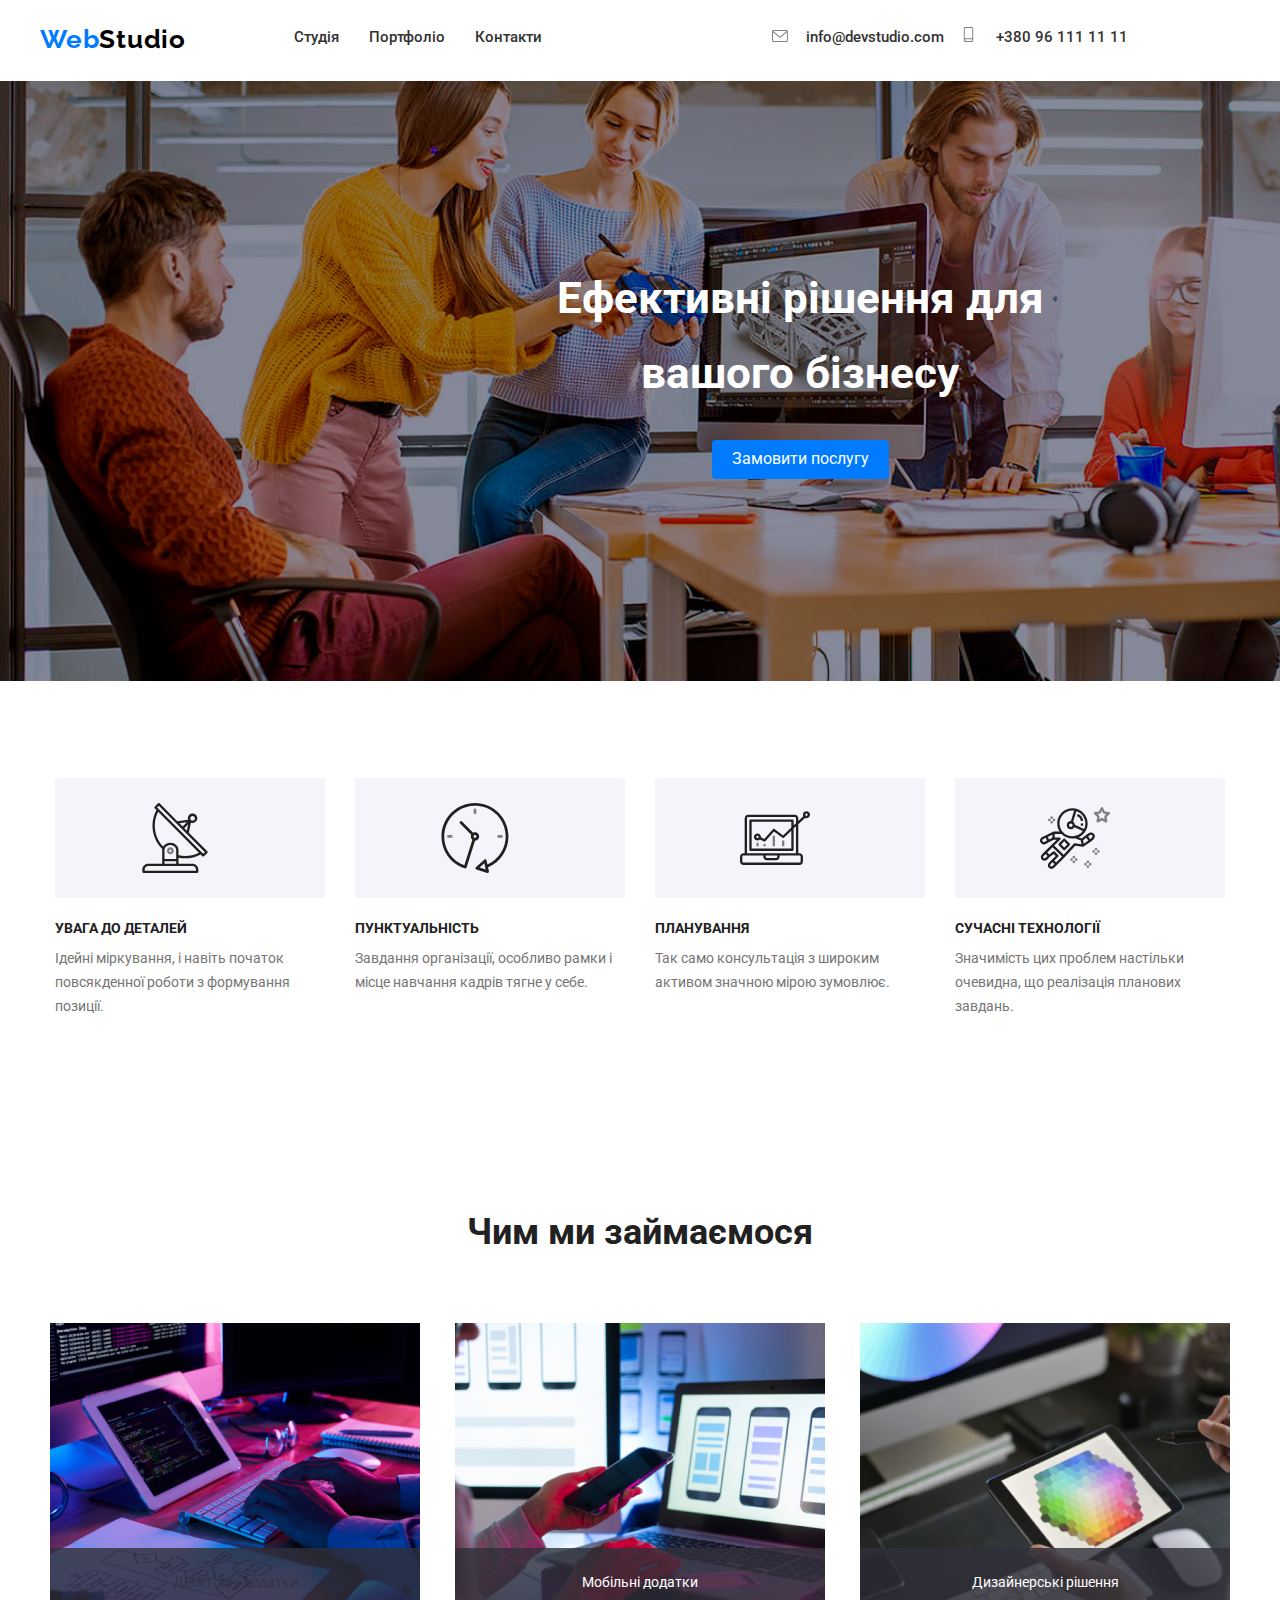
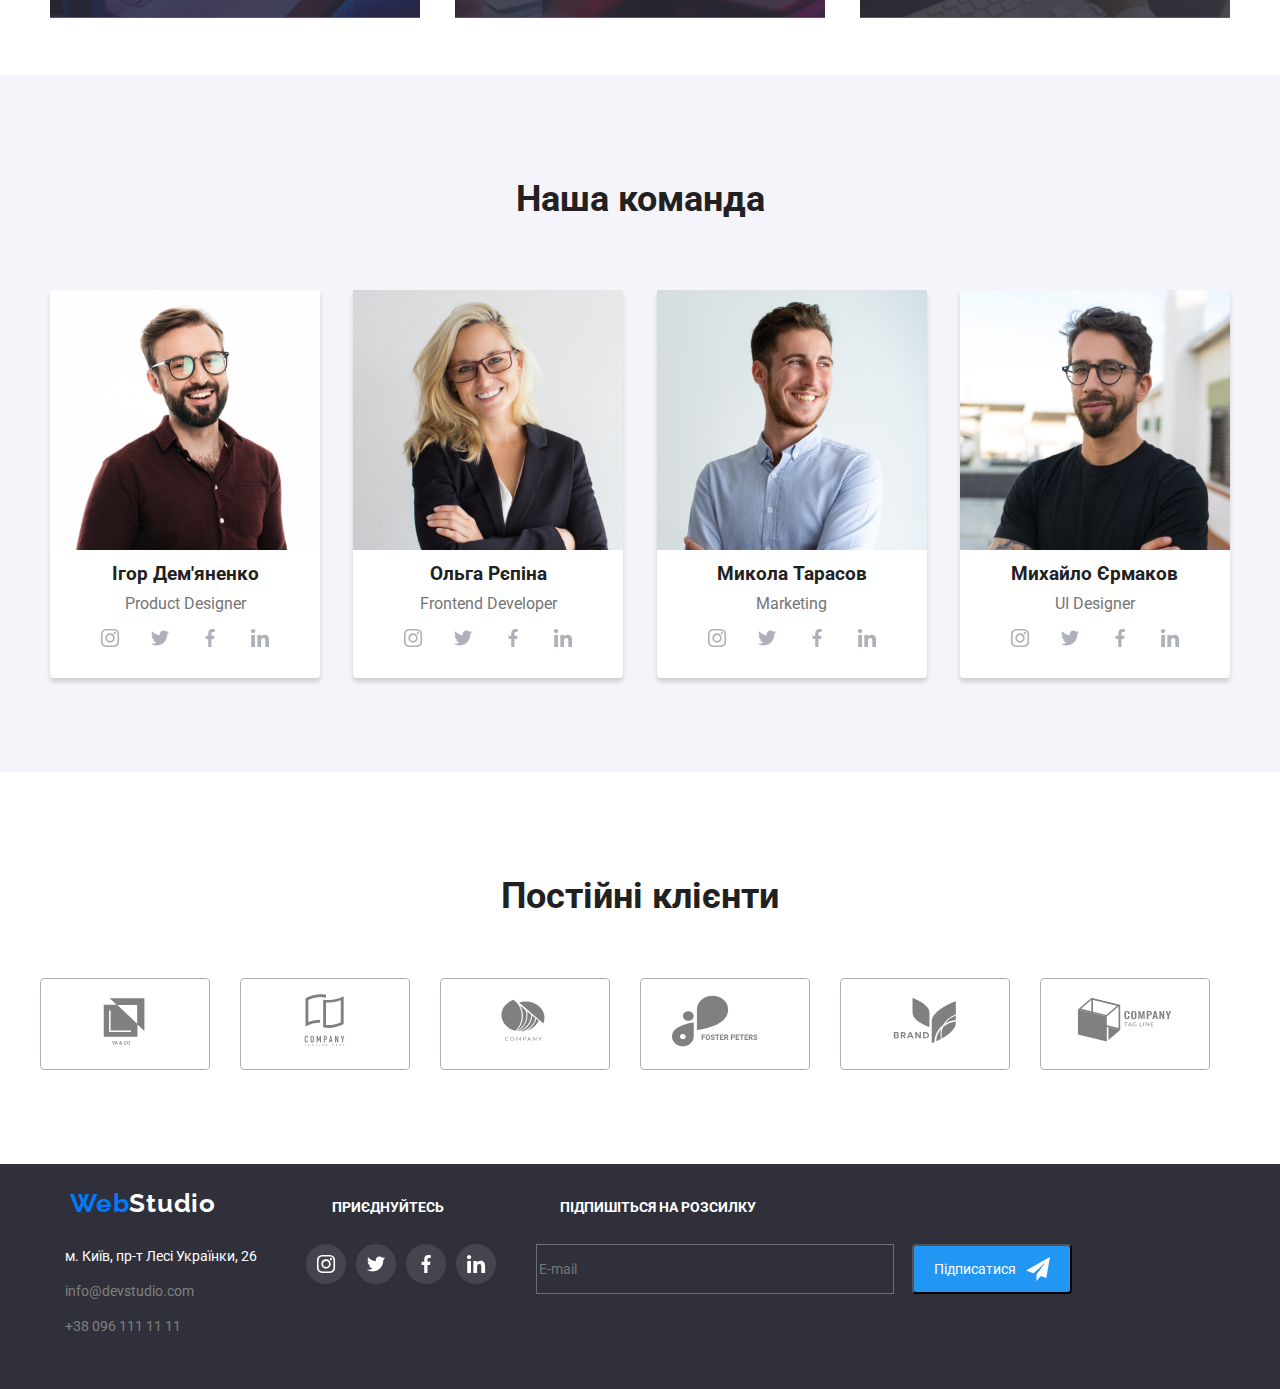
==== commit 28d230c1: "add root" ====
--- a/index.html
+++ b/index.html
@@ -266,17 +266,17 @@
         <li><a class="address-a2"href="tel:+380961111111">+38 096 111 11 11</a></li>
       </ul>
       <div class="footer-social">
-        <a href="#" class="my-teams-social-a">
-          <svg class="footer-icon"><use href="./img/symbol-defs.svg#icon-instagram" ></use></svg>
-        </a>
-        <a href="#" class="my-teams-social-a">
-          <svg class="footer-icon"><use href="./img/symbol-defs.svg#icon-twitter" ></use></svg>
-        </a>
-        <a href="#" class="my-teams-social-a">
-          <svg class="footer-icon"><use href="./img/symbol-defs.svg#icon-facebook" ></use></svg>
-        </a>
-        <a href="#" class="my-teams-social-a">
-          <svg class="footer-icon"><use href="./img/symbol-defs.svg#icon-linkedin" ></use></svg>
+        <a href="#" class="footer-a">
+          <svg class="footer-icon"><use href="./img/symbol-defs.svg#icon-instagram01" ></use></svg>
+        </a>
+        <a href="#" class="footer-a">
+          <svg class="footer-icon"><use href="./img/symbol-defs.svg#icon-twitter01" ></use></svg>
+        </a>
+        <a href="#" class="footer-a">
+          <svg class="footer-icon"><use href="./img/symbol-defs.svg#icon-facebook01" ></use></svg>
+        </a>
+        <a href="#" class="footer-a">
+          <svg class="footer-icon"><use href="./img/symbol-defs.svg#icon-linkedin01" ></use></svg>
         </a>
       </div>
       <div class="intup-email">
--- a/style.css
+++ b/style.css
@@ -8,22 +8,45 @@
   --header-border-color:#ECECEC; /*header-border-color  */
   --header-text-color: #333;     /* колір заголовка */
   --header-header-item-two-last:#757575; 
+
+
   --primary-color: #2196F3;      /* header-item a:hover */ 
   --content-up-bg-color: #2F303A;     /* посуті те саме header-text-color */ 
   --content-up-color: white;          /* content-up-color */
+
+
   --button1-bg-color: #007BFF;      /* button1  */
   --button1--color: white;          /* button1  */
   --button1-bg-color-hover:#0056b3; /* button1-bg-color-hover */ 
+
+
   --services-item-h3-color:#212121;   /* services-item-h3 */
   --services-item-a-color: #757575;   /*services-item-a  */
   --foto-bg-color:#ffffff;      /* Чим займаємось */
   --foto-color:#212121;
+
+  --social-icon-hover-color4:#ffff;
+  --social-icon-hover-color2:#ffff;
+
+  --fit1:#ffff;
+  --fit1-bg:rgba(47, 48, 58, 0.80);
+  --fit2:#ffff;
+  --fit2-bg:rgba(47, 48, 58, 0.80);
+  --fit3:#ffff;
+  --fit3-bg:rgba(47, 48, 58, 0.80);
+
   --my_teams-bg-color:#F5F4FA; /* Наша команда */
   --my_team-color:#212121;
   --my_teams-p-color:#757575;/* Наша команда */
+  --my-teams-social-svg-hover-fill:#ffff;
+
   --footer-bg-color: #2F303A;/*footer */
   --footer-a-bg: rgba(255, 255, 255, 0.1);
   --footer-color: white;   /*  footer*/
+  --footer-a-bg-color1:rgba(255, 255, 255, 0.10);
+  --footer-a-bg-color2:#fff;
+  --footer-icon--color4:#ffff;
+
   --address-a-color:#ffff; /*  footer*/
   --address-a2-color: gray;/*  footer*/
   --blue-color:#007bff;  /* (Web)Studio footer */ 
@@ -356,8 +379,8 @@
 .flt1{
 position: absolute;
 width: 370px; height: 70px;
-background-color: rgba(47, 48, 58, 0.80); 
-color: white;
+background-color:var(--fit1-bg);  
+color:var(--fit1-bg); 
 padding: 10px;
 font-size: 14px;
 align-items: center;
@@ -370,8 +393,8 @@
 .flt2{
   position: absolute;
   width: 370px; height: 70px;
-  background-color: rgba(47, 48, 58, 0.80); 
-  color: white;
+  background-color: var(--fit2-bg); 
+  color: var(--fit2) ;
   padding: 10px;
   font-size: 14px;
   align-items: center;
@@ -383,8 +406,8 @@
   .flt3{
     position: absolute; 
     width: 370px; height: 70px;
-    background-color: rgba(47, 48, 58, 0.80); 
-    color: white;
+    background-color: var(--fit3-bg);
+    color: var(--fit3) ;
     padding: 10px;
     font-size: 14px;
     align-items: center;
@@ -434,7 +457,7 @@
   --color1: var(--footer-social-a-hover-img) ;
   width: 40px;
   height: 40px;
-  fill:#ffff;
+  fill:var(--my-teams-social-svg-hover-fill) ;
 }
 
 .my_teams li {
@@ -460,8 +483,8 @@
 .social-icon:hover{
   width: 20px;
   height: 20px;
-  --color4:#ffff;
-  --color2:#ffff;
+  --color4: var(--social-icon-hover-color4) ;
+  --color2:var(--social-icon-hover-color2);
 }
 
 
@@ -502,8 +525,10 @@
 }
 .clients-li a svg:hover {
 --color2:var(--color-clients-li-a-svg);
-/* border-color: var(--color-clients-li-a-svg); */
-
+
+}
+.clients-li:hover {
+  border-color: var(--color-clients-li-a-svg);
 }
 .clients-icon{
   width: 106px;
@@ -590,20 +615,26 @@
   margin-right:825px;
  
 }
-.footer-a  {
-    background-color: var(--footer-a-bg);
-    width: 40px;
-    height: 40px;
-    border-radius: 50%; 
-    display: flex;
-    align-items: center;
-    justify-content: center;
-    margin-left: 10px;
-    
-}
-.footer-social a:hover  {
-  background-color: var(--footer-social-a-hover-img) ;
-}
+
+
+.footer-a svg:hover {
+  --color1:var(--footer-social-a-hover-img);
+}
+
+.footer-a svg {
+  width: 40px; 
+  height: 40px; 
+  fill: var(--footer-a-bg-color1);
+  transition: fill 0.3s ease;
+  --color1: var(--footer-a-bg-color1);
+  --color2: var(--footer-a-bg-color2);
+  margin-left: 10px;
+}
+
+/* .footer-a:hover svg {
+  fill:rgba(255, 255, 255, 0.10);
+} */
+
 
 #intup-email{
   margin: 0px -785px;
@@ -631,7 +662,7 @@
 .footer-icon {
   width: 20px;
   height: 20px;
-  --color4: #ffff;
+  --color4: var(--footer-icon--color4);
 }
 /* PORTFOLIO */
 
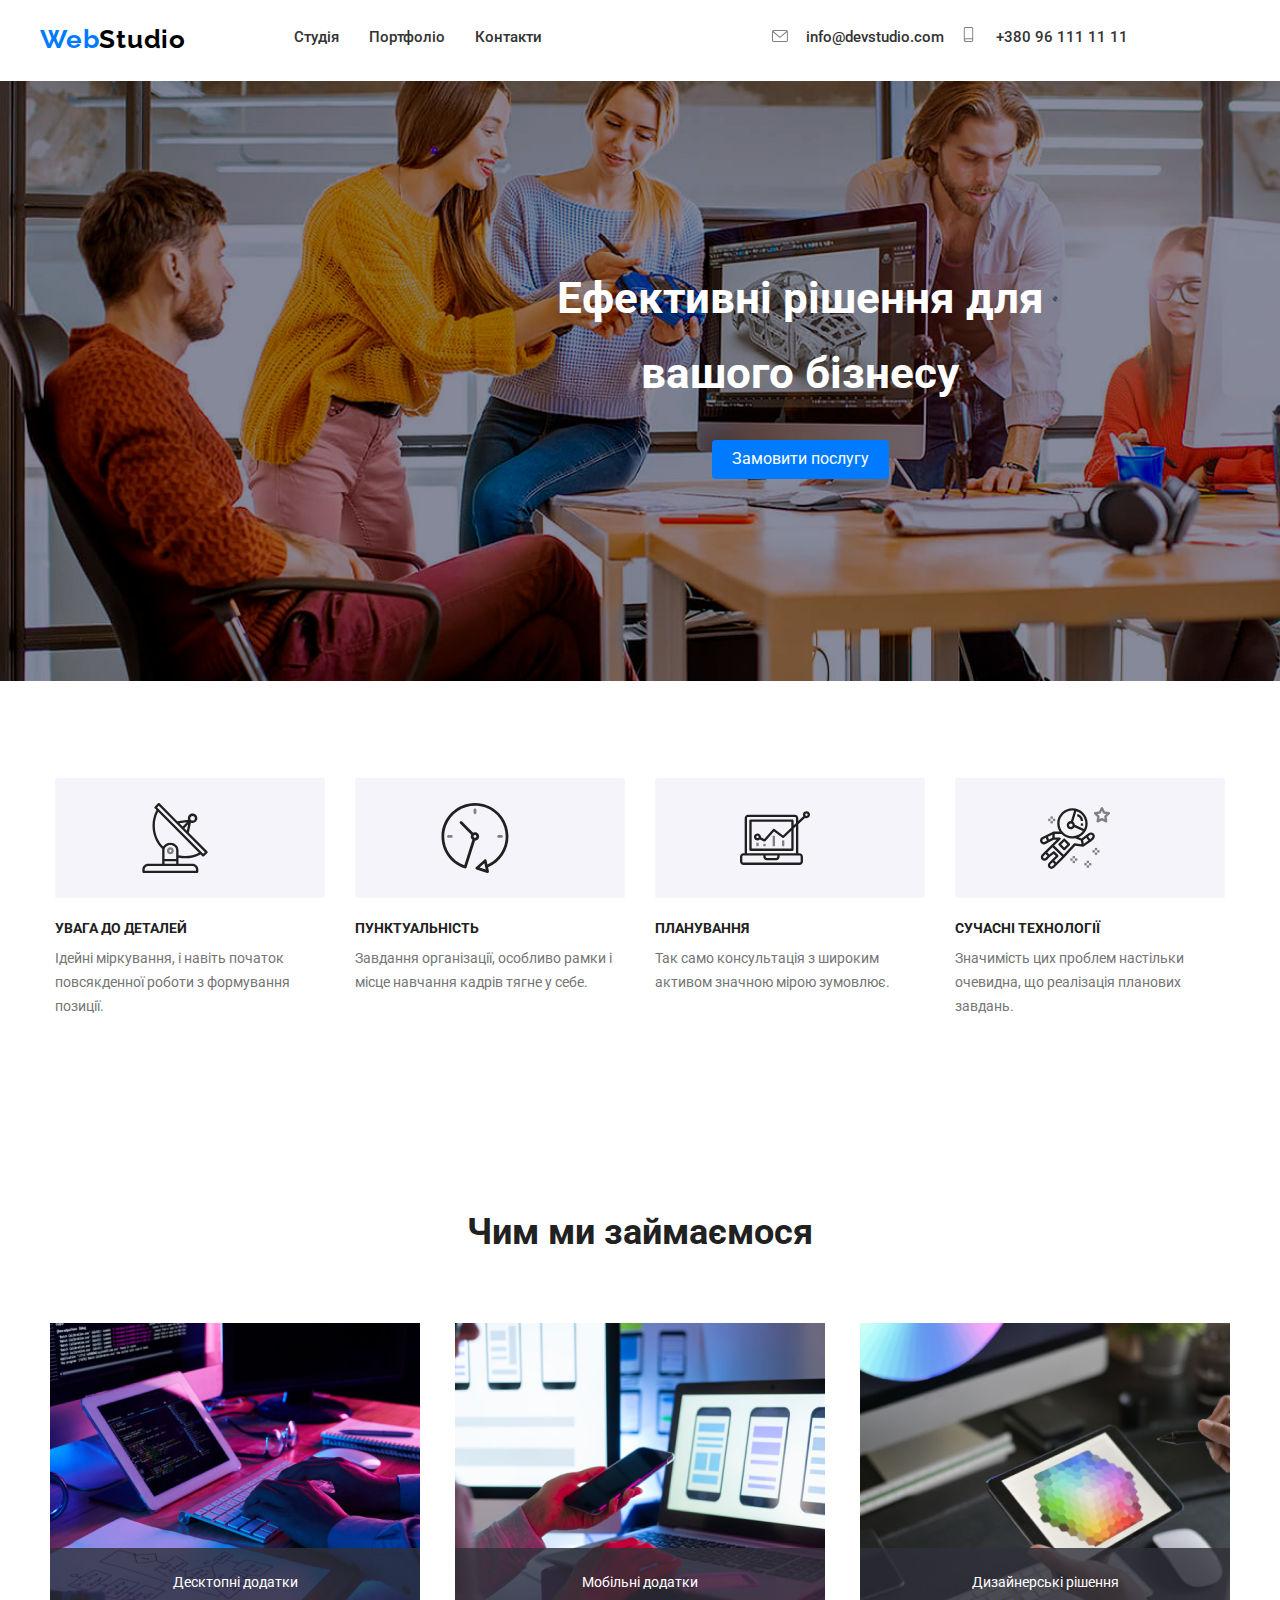
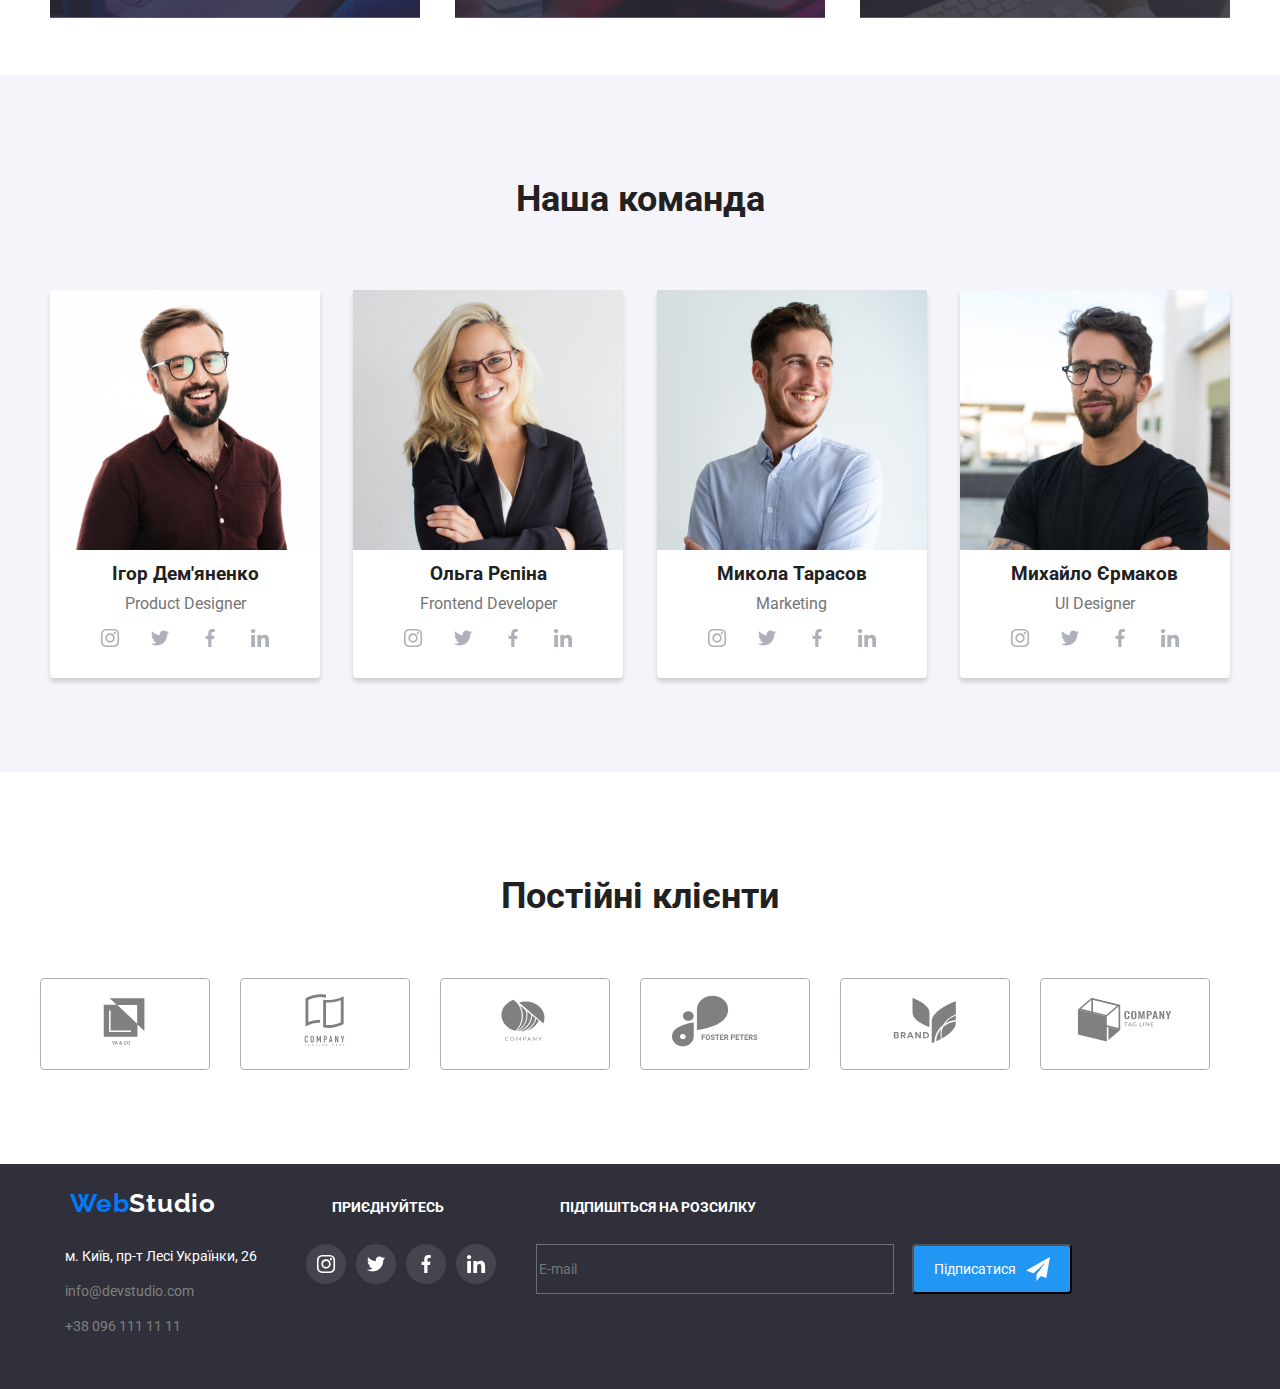
==== commit cd0a1e51: "треба доробити(трохі)" ====
--- a/index.html
+++ b/index.html
@@ -39,32 +39,29 @@
         <div class="modal-content">
          
           <button data-modal-close class="close-modal">
-            <svg width="18" height="18" viewBox="0 0 18 18" fill="none" xmlns="http://www.w3.org/2000/svg">
-              <g id="close-black-18dp (2) 1">
-              <path id="Vector" d="M15 4.10786L13.8921 3L9.5 7.39214L5.10786 3L4 4.10786L8.39214 8.5L4 12.8921L5.10786 14L9.5 9.60786L13.8921 14L15 12.8921L10.6079 8.5L15 4.10786Z" fill="black"/>
-              </g>
-              </svg>
+            <svg class="icon2"><use href="./img/symbol-defs.svg#icon-close-black" ></use></svg>
               
           </button>
           <h2>Залиште свої дані, ми вам передзвонимо</h2>
           <form>
-            <label for="name">Ім'я</label>
-            <input type="text" id="name" required><br>
-      
-            <label for="phone">Телефон</label>
-            <input type="tel" id="phone" required><br>
-      
-            <label for="email">Пошта</label>
-            <input type="email" id="email" required><br>
-      
-            <label for="comment">Коментар</label>
-            <textarea id="comment"></textarea><br>
-      
-            <label>
-              <input type="checkbox" required> Погоджуюсь з розсилкою та приймаю <a href="#">Умови договору</a>
-            </label>
-      
-            <button type="submit">Відправити</button>
+          <div class="modal-form">
+            <label for="name">Ім'я</label><br>
+            <input type="text" id="modal-name" required "><br>
+      
+            <label for="phone">Телефон</label><br>
+            <input type="tel" id="modal-phone" required><br>
+      
+            <label for="email">Пошта</label><br>
+            <input type="email" id="modal-email" required><br>
+      
+            <label for="comment">Коментар</label><br>
+            <textarea id="modal-comment"></textarea><br>
+          </div>
+            <label class="modal-form-checkboks">
+              <input type="checkbox" > Погоджуюсь з розсилкою та приймаю
+              <a href="#">Умови договору</a>
+            </label><br>
+            <button type="submit" class="modal-button">Відправити</button>
           </form>
         </div>
       </div>
--- a/style.css
+++ b/style.css
@@ -193,6 +193,7 @@
   visibility: hidden;
   pointer-events: none;
   transition: visibility 0s, opacity 0.3s ease-in-out;
+
 }
 
 [data-modal] {
@@ -206,30 +207,87 @@
   justify-content: center;
   align-items: center;
   z-index: 1000;
+  
+
 }
 
 .modal-content {
+  
+  height: 600px;
+  max-width: 600px;
+  width: 100%;
   background-color: white;
   padding: 20px;
   border-radius: 8px;
-  max-width: 600px;
-  width: 100%;
   box-shadow: 0px 4px 8px rgba(0, 0, 0, 0.1);
+  
 }
 
 button[data-modal-close] {
-  background-color: red;
+  background-color: rgba(0, 0, 0, 0.1);
   color: white;
   border: none;
-  padding: 10px;
+  padding-top: 6px;
   border-radius: 50%;
   width: 33px;
   height: 33px;
   cursor: pointer;
   position: absolute;
-  top: 10px;
-  right: 10px;
-}
+  margin-left: 540px;
+  /* margin-bottom: 20px; */
+
+}
+.modal-content h2{
+  color: #212121;
+  font-family: 'Roboto';
+  margin: 40px 40px 12px 40px;
+}
+.modal-form{
+  margin-left: 40px;
+}
+
+#modal-name{
+  width: 448px;
+  height: 40px;
+  border-radius: 4px;
+  border: 1px solid rgba(33, 33, 33, 0.20);
+}
+#modal-phone{
+  width: 448px;
+  height: 40px;
+  border-radius: 4px;
+  border: 1px solid rgba(33, 33, 33, 0.20);
+}
+#modal-email{
+  width: 448px;
+  height: 40px;
+  border-radius: 4px;
+  border: 1px solid rgba(33, 33, 33, 0.20);
+}
+#modal-comment{
+width: 448px;
+height: 120px;
+
+}
+.modal-form-checkboks{
+  margin-left: 52px;
+  margin-top: 32px;
+}
+
+.modal-button{
+margin-top: 30px;
+margin-left: 170px;
+width: 200px;
+height: 50px;
+background: #188CE8;
+border-radius: 4px;
+border: none;
+
+color: #FFF;
+font-family: 'Roboto';
+font-size: 16px;
+}
+
 
 /* .header-item img{
   color: #757575;
@@ -380,7 +438,7 @@
 position: absolute;
 width: 370px; height: 70px;
 background-color:var(--fit1-bg);  
-color:var(--fit1-bg); 
+color:var(--fit1); 
 padding: 10px;
 font-size: 14px;
 align-items: center;
@@ -524,7 +582,7 @@
  padding-top: 12px;
 }
 .clients-li a svg:hover {
---color2:var(--color-clients-li-a-svg);
+--color4:var(--color-clients-li-a-svg);
 
 }
 .clients-li:hover {
@@ -534,6 +592,7 @@
   width: 106px;
   height: 60px;
 }
+
 /* footer */
 
 footer {
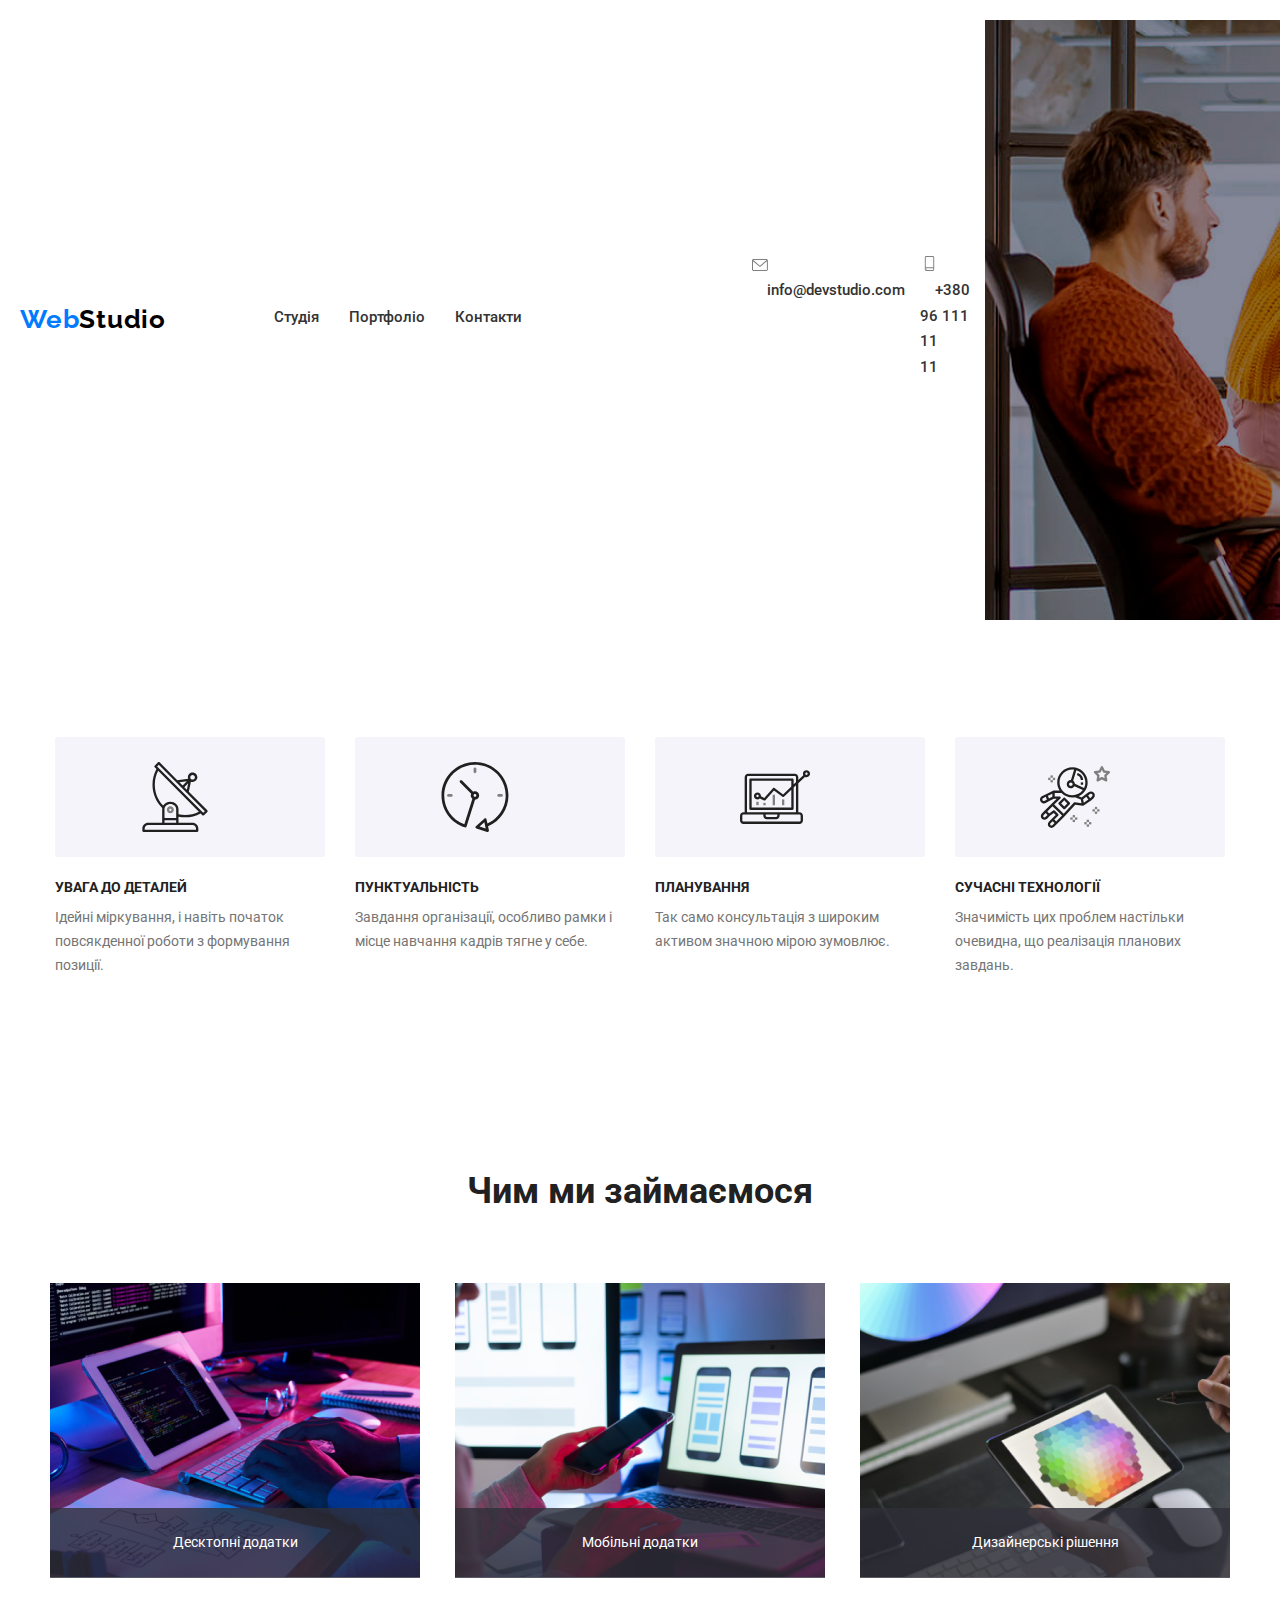
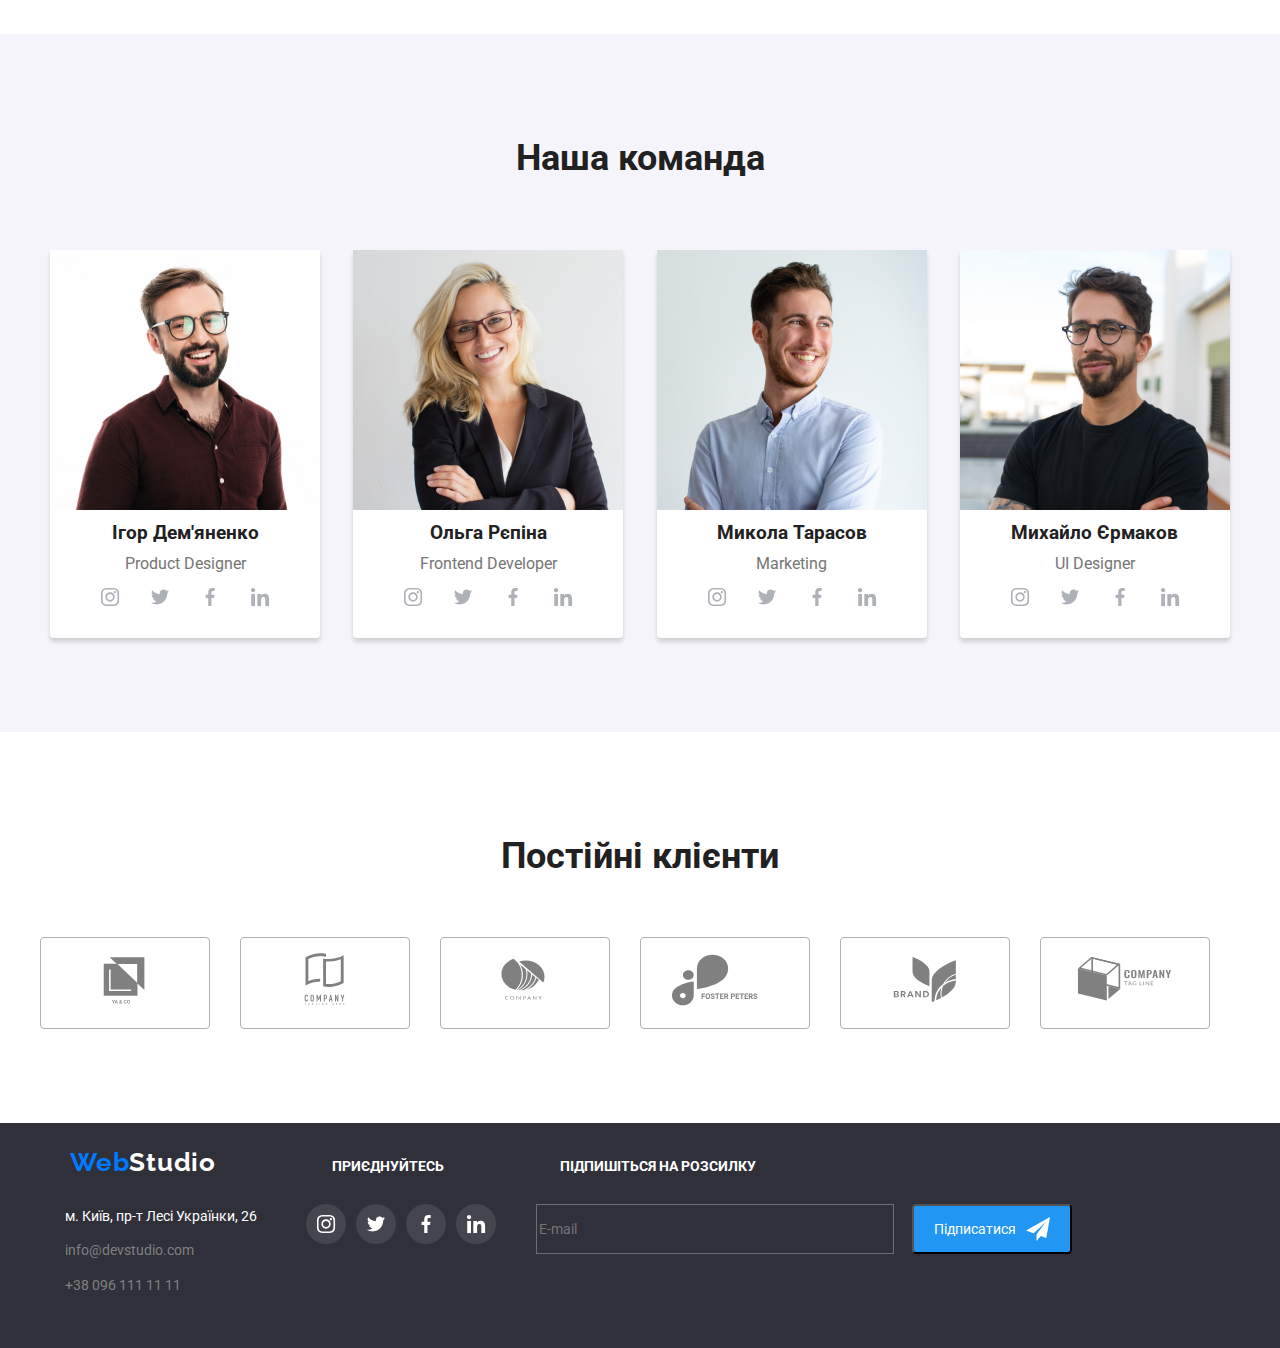
==== commit fd7351c7: "11" ====
--- a/index.html
+++ b/index.html
@@ -26,7 +26,7 @@
           <ul class="header-list contacts">
             <li class="header-item contact-group">
               <svg class="icon1"><use href="./img/symbol-defs.svg#icon-envelope" ></use></svg>
-              <a href="#" data-modal-open>info@devstudio.com</a>
+              <a href="#">info@devstudio.com</a>
             </li>
             <li class="header-item contact-group">
               <svg class="icon2"><use href="./img/symbol-defs.svg#icon-smartphone" ></use></svg>
@@ -35,38 +35,7 @@
           </ul>
         </nav>
       </div> 
-      <div class="modal is-hidden" data-modal>
-        <div class="modal-content">
-         
-          <button data-modal-close class="close-modal">
-            <svg class="icon2"><use href="./img/symbol-defs.svg#icon-close-black" ></use></svg>
-              
-          </button>
-          <h2>Залиште свої дані, ми вам передзвонимо</h2>
-          <form>
-          <div class="modal-form">
-            <label for="name">Ім'я</label><br>
-            <input type="text" id="modal-name" required "><br>
-      
-            <label for="phone">Телефон</label><br>
-            <input type="tel" id="modal-phone" required><br>
-      
-            <label for="email">Пошта</label><br>
-            <input type="email" id="modal-email" required><br>
-      
-            <label for="comment">Коментар</label><br>
-            <textarea id="modal-comment"></textarea><br>
-          </div>
-            <label class="modal-form-checkboks">
-              <input type="checkbox" > Погоджуюсь з розсилкою та приймаю
-              <a href="#">Умови договору</a>
-            </label><br>
-            <button type="submit" class="modal-button">Відправити</button>
-          </form>
-        </div>
-      </div>
-      
-    </header>
+     
 
     
     
@@ -75,8 +44,41 @@
       <section class="content-up">
         <div class="container">
         <h2>Ефективні рішення для<br> вашого бізнесу</h2>
-        <button class="just-btn" type="button">Замовити послугу</button>
-        </div>
+        <button class="just-btn" type="button"  data-modal-open>Замовити послугу</button>
+        </div>
+
+        <div class="modal is-hidden" data-modal>
+          <div class="modal-content">
+           
+            <button data-modal-close class="close-modal">
+              <svg class="icon2"><use href="./img/symbol-defs.svg#icon-close-black" ></use></svg>
+                
+            </button>
+            <h2>Залиште свої дані, ми вам передзвонимо</h2>
+            <form>
+            <div class="modal-form">
+              <label for="name">Ім'я</label><br>
+              <input type="text" id="modal-name" required "><br>
+        
+              <label for="phone">Телефон</label><br>
+              <input type="tel" id="modal-phone" required><br>
+        
+              <label for="email">Пошта</label><br>
+              <input type="email" id="modal-email" required><br>
+        
+              <label for="comment">Коментар</label><br>
+              <textarea id="modal-comment"></textarea><br>
+            </div>
+              <label class="modal-form-checkboks">
+                <input type="checkbox" > Погоджуюсь з розсилкою та приймаю
+                <a href="#">Умови договору</a>
+              </label><br>
+              <button type="submit" class="modal-button">Відправити</button>
+            </form>
+          </div>
+        </div>
+        
+      </header>
       </section>
  
       <!-- Особливості -->
--- a/style.css
+++ b/style.css
@@ -768,6 +768,7 @@
   overflow: hidden;
   box-shadow: 0 4px 8px rgba(0, 0, 0, 0.1);
   flex-direction: column;
+  cursor: pointer;
 }
 .poster:hover{
   box-shadow: 0px 1px 1px 0px rgba(0, 0, 0, 0.12), 0px 4px 4px 0px rgba(0, 0, 0, 0.06), 1px 4px 6px 0px rgba(0, 0, 0, 0.16);
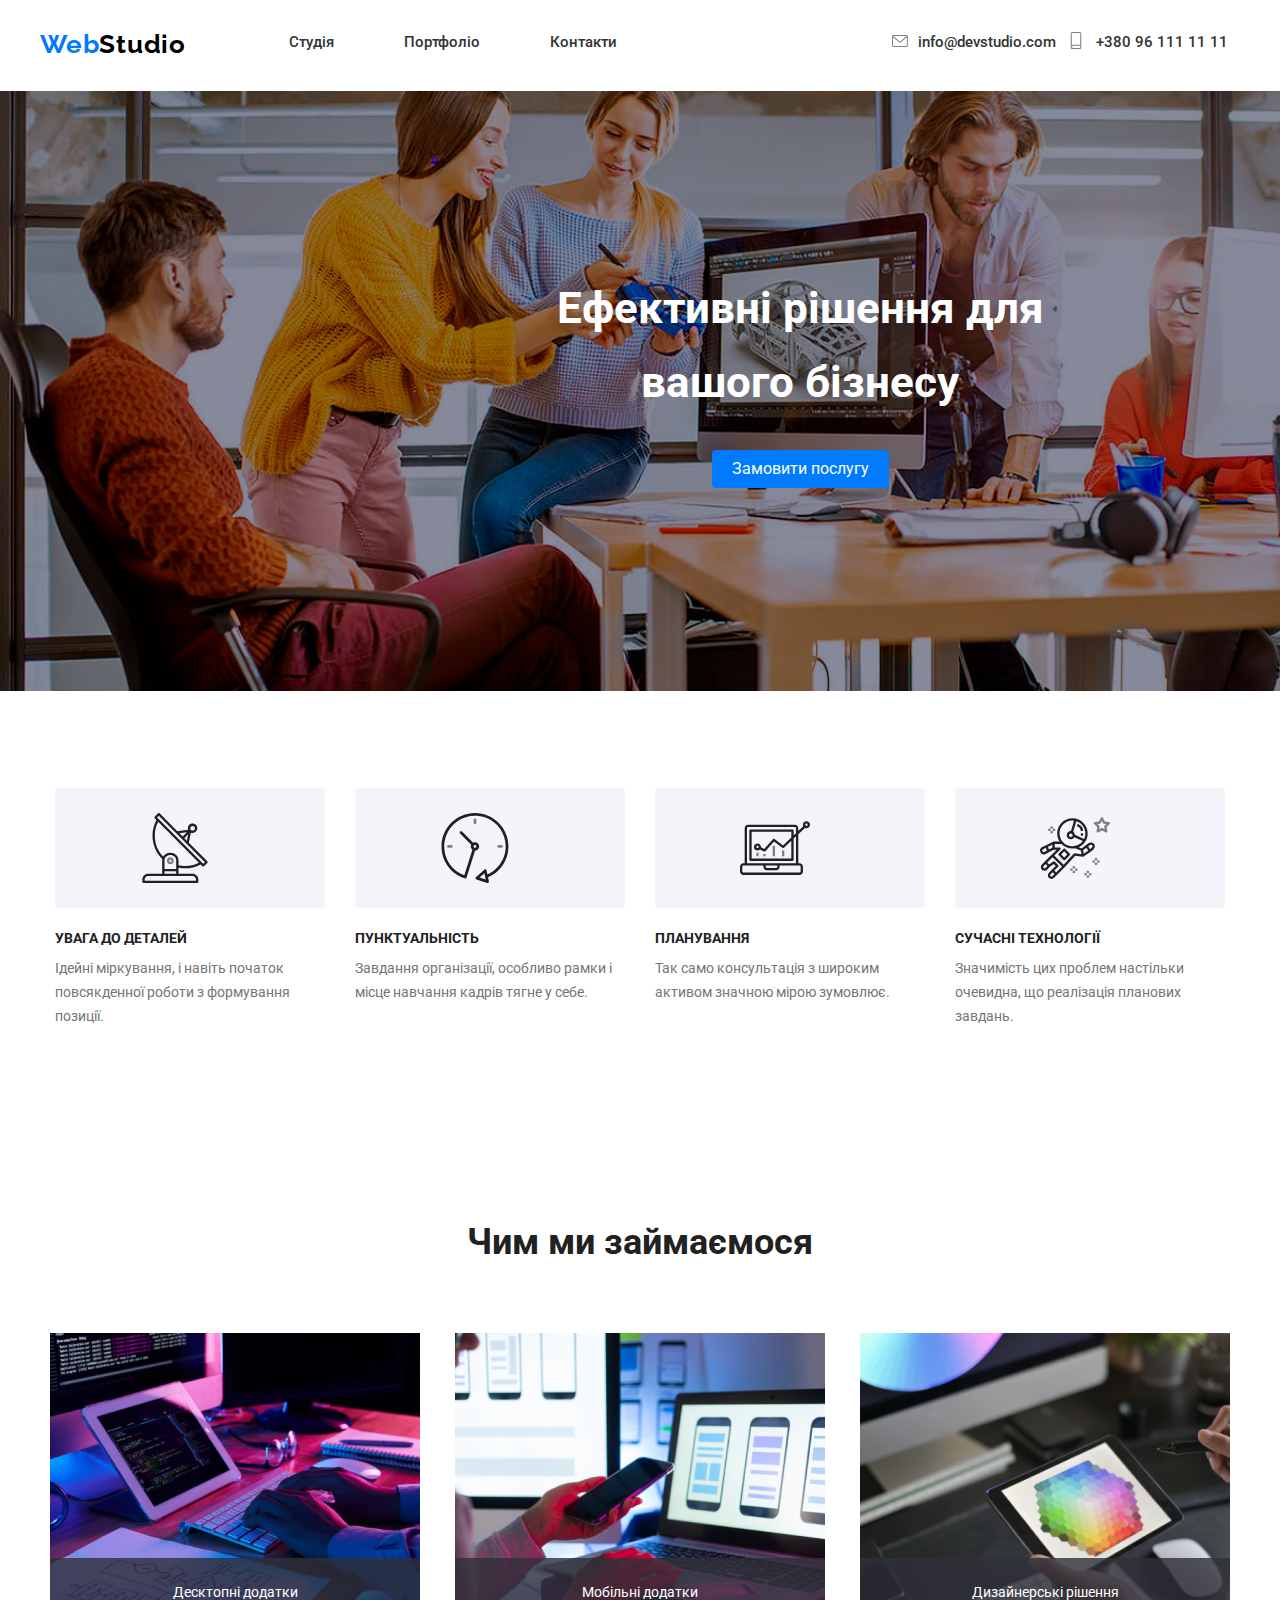
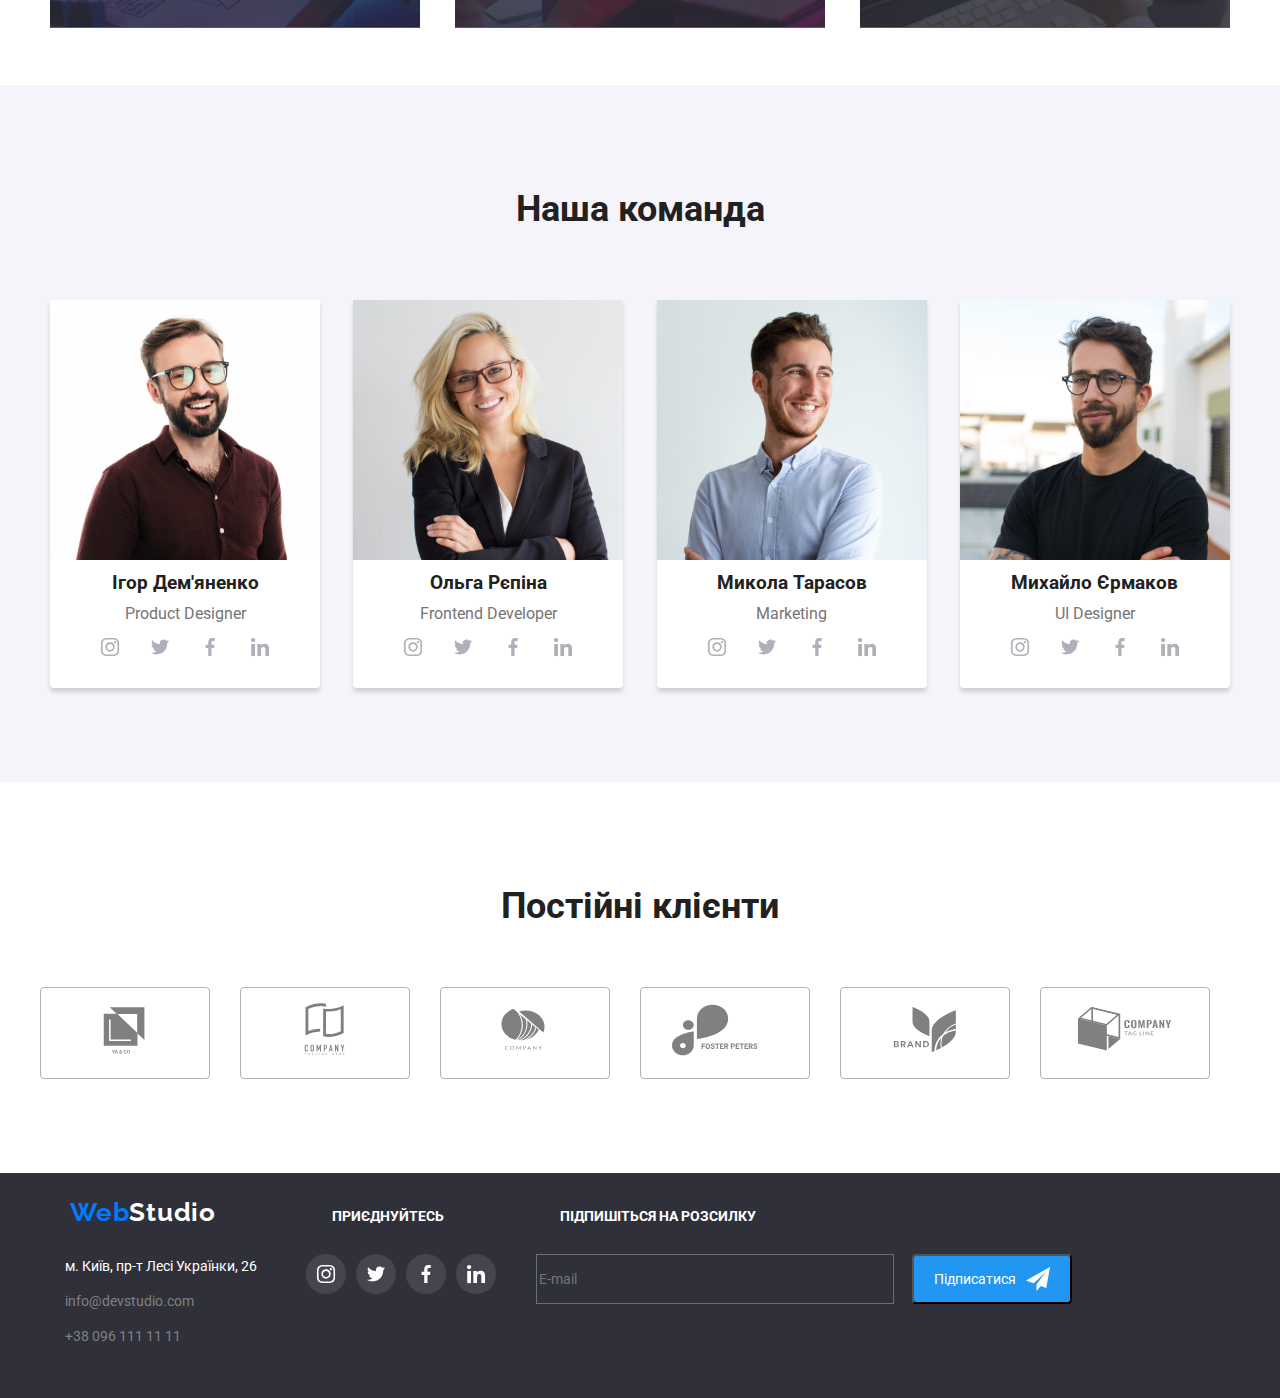
==== commit dfbf16ff: "seve" ====
--- a/index.html
+++ b/index.html
@@ -23,9 +23,10 @@
             <li class="header-item"><a href="./pages/portfolio.html">Портфоліо</a></li>
             <li class="header-item"><a href="#">Контакти</a></li>
           </ul>
-          <ul class="header-list contacts">
+
+          <ul class="header-list ">
             <li class="header-item contact-group">
-              <svg class="icon1"><use href="./img/symbol-defs.svg#icon-envelope" ></use></svg>
+              <svg  class="icon1"><use href="./img/symbol-defs.svg#icon-envelope" ></use></svg>
               <a href="#">info@devstudio.com</a>
             </li>
             <li class="header-item contact-group">
@@ -35,7 +36,42 @@
           </ul>
         </nav>
       </div> 
-     
+
+
+
+      
+      <div class="modal is-hidden" data-modal>
+        <div class="modal-content">
+         
+          <button data-modal-close class="close-modal">
+            <svg class="icon3"><use href="./img/symbol-defs.svg#icon-close-black" ></use></svg>
+              
+          </button>
+          <h2>Залиште свої дані, ми вам передзвонимо</h2>
+          <form>
+          <div class="modal-form">
+            <label for="name">Ім'я</label><br>
+            <input type="text" id="modal-name" required "><br>
+      
+            <label for="phone">Телефон</label><br>
+            <input type="tel" id="modal-phone" required><br>
+      
+            <label for="email">Пошта</label><br>
+            <input type="email" id="modal-email" required><br>
+      
+            <label for="comment">Коментар</label><br>
+            <textarea id="modal-comment"></textarea><br>
+          </div>
+            <label class="modal-form-checkboks">
+              <input type="checkbox" > Погоджуюсь з розсилкою та приймаю
+              <a href="#">Умови договору</a>
+            </label><br>
+            <button type="submit" class="modal-button">Відправити</button>
+          </form>
+        </div>
+      </div>
+      
+    </header>
 
     
     
@@ -46,39 +82,6 @@
         <h2>Ефективні рішення для<br> вашого бізнесу</h2>
         <button class="just-btn" type="button"  data-modal-open>Замовити послугу</button>
         </div>
-
-        <div class="modal is-hidden" data-modal>
-          <div class="modal-content">
-           
-            <button data-modal-close class="close-modal">
-              <svg class="icon2"><use href="./img/symbol-defs.svg#icon-close-black" ></use></svg>
-                
-            </button>
-            <h2>Залиште свої дані, ми вам передзвонимо</h2>
-            <form>
-            <div class="modal-form">
-              <label for="name">Ім'я</label><br>
-              <input type="text" id="modal-name" required "><br>
-        
-              <label for="phone">Телефон</label><br>
-              <input type="tel" id="modal-phone" required><br>
-        
-              <label for="email">Пошта</label><br>
-              <input type="email" id="modal-email" required><br>
-        
-              <label for="comment">Коментар</label><br>
-              <textarea id="modal-comment"></textarea><br>
-            </div>
-              <label class="modal-form-checkboks">
-                <input type="checkbox" > Погоджуюсь з розсилкою та приймаю
-                <a href="#">Умови договору</a>
-              </label><br>
-              <button type="submit" class="modal-button">Відправити</button>
-            </form>
-          </div>
-        </div>
-        
-      </header>
       </section>
  
       <!-- Особливості -->
--- a/style.css
+++ b/style.css
@@ -130,37 +130,62 @@
   align-items: center;
   justify-content: space-between;
 }
-
+.navigation > ul.header-list:first-of-type > li.header-item {
+  padding-right: 50px;
+}
 .header-list:last-of-type {
   margin-left: 215px ;
- 
   color: var(--header-header-item-two-last);
 }
 .header-item {
   position: relative; 
-  display: inline-block;
+  display: flex;
   padding-bottom: 5px; 
   
 }
 .header-item a {
   color: var(--header-text-color);
   font-weight: 500;
-  transition: color 1s ease;
+  transition: color 0.5s ease;
   font-size: 15px;
   text-decoration: none; 
-  padding: 10px 15px;  
-  
-}
-.header-item a:hover {
- color: #0056b3;
-}
+  padding: 10px 10px;  
+  
+}
+
+/* .header-item img{
+  color: #757575;
+  flex-shrink: 1;
+ 
+}
+ */
+   .header-item a:hover  {
+    color: var(--primary-color);
+ 
+  }
+  
+  .header-item svg:hover {
+    
+    fill:  var(--primary-color);
+    --color4:  var(--primary-color);
+  }
+  
 .icon1 {
   width: 16px;
   height: 12px;
+  margin-top: 15px;
 }
 .icon2 {
+  width: 20px;
+  height: 17px;
+ top: 10px;
+ margin-top: 12px;
+}
+.icon3 {
   width: 19px;
   height: 15px;
+  padding-top: 5px;
+  
 }
 .overlay {
   position: absolute;
@@ -212,7 +237,7 @@
 }
 
 .modal-content {
-  
+  position: relative;
   height: 600px;
   max-width: 600px;
   width: 100%;
@@ -227,13 +252,15 @@
   background-color: rgba(0, 0, 0, 0.1);
   color: white;
   border: none;
-  padding-top: 6px;
+  /* padding-top: 6px; */
   border-radius: 50%;
   width: 33px;
   height: 33px;
   cursor: pointer;
   position: absolute;
-  margin-left: 540px;
+  right: 20px;
+  top: 20px;
+  /* margin-left: 540px; */
   /* margin-bottom: 20px; */
 
 }
@@ -289,16 +316,7 @@
 }
 
 
-/* .header-item img{
-  color: #757575;
-  flex-shrink: 1;
- 
-}
-.header-item a,img:hover {
-  color: var(--primary-color);
-  fill:  var(--primary-color);
-}
- */
+
 
 
 .content-up {
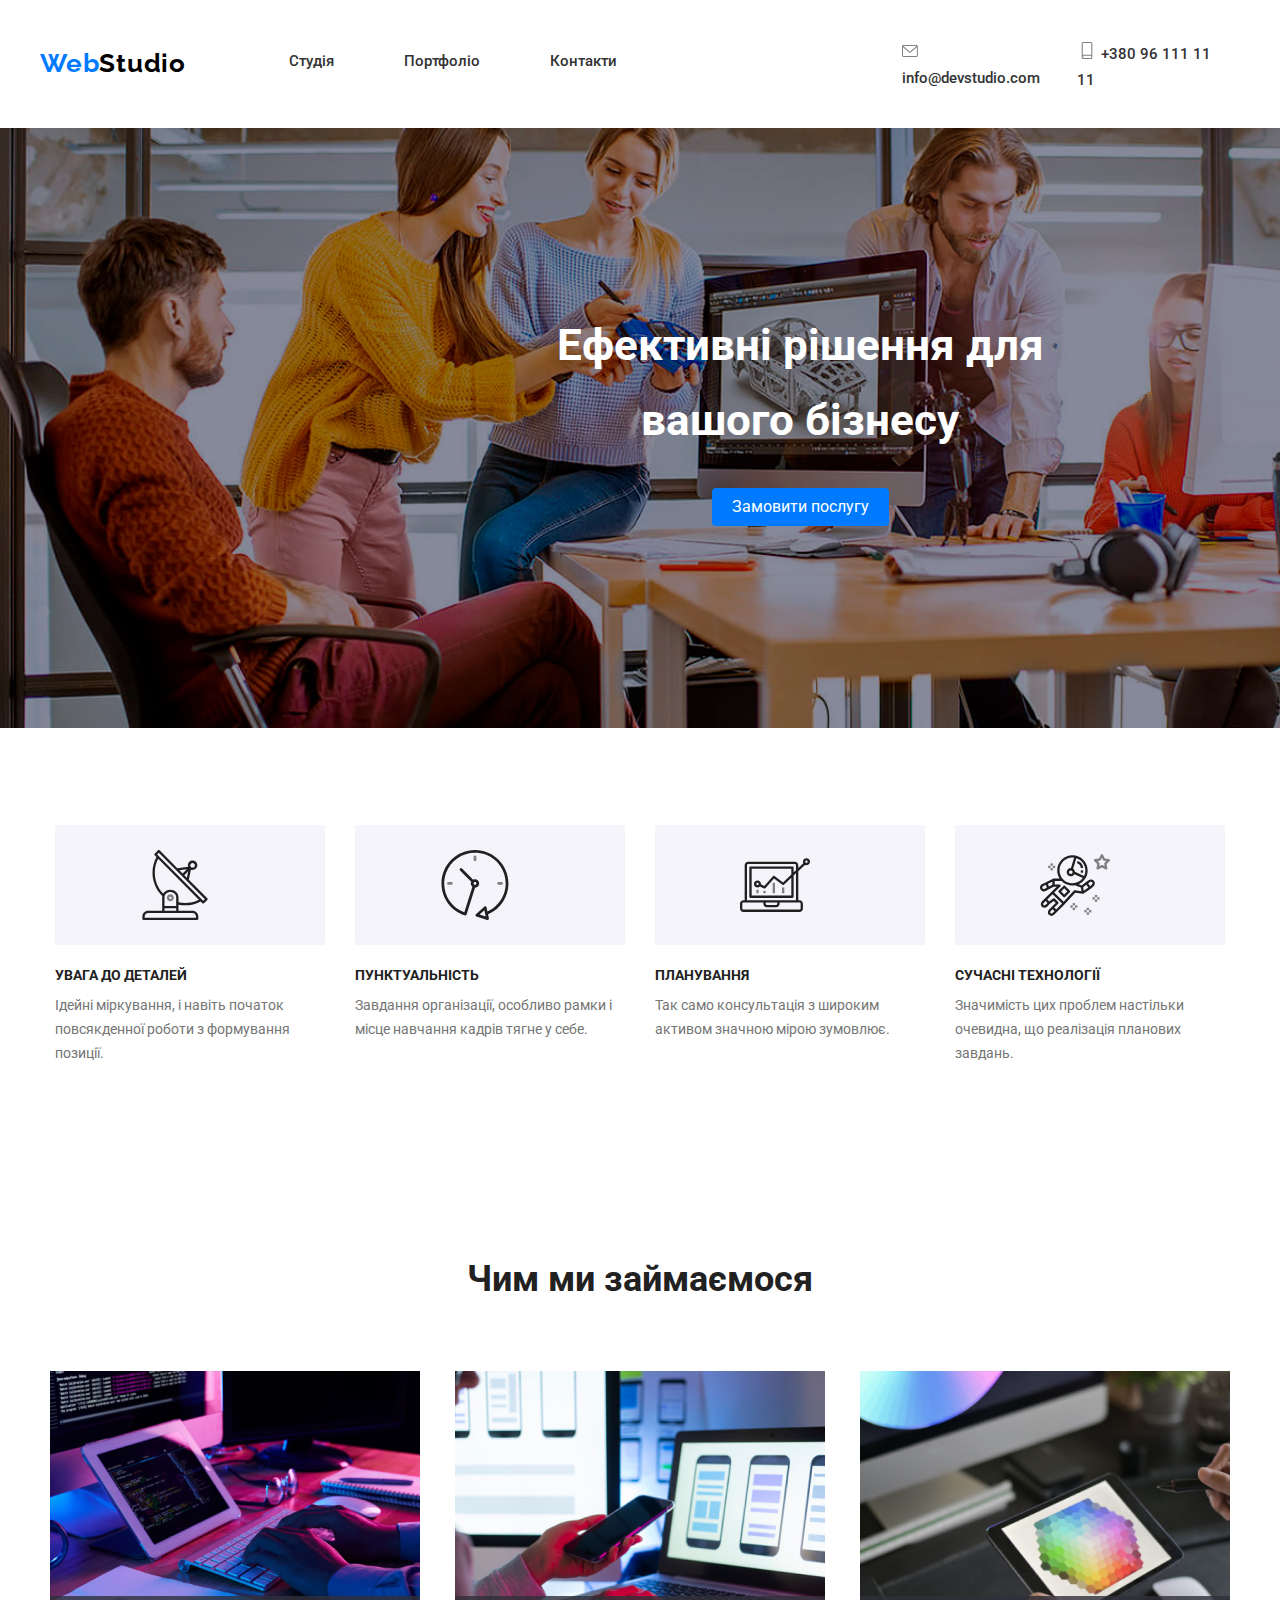
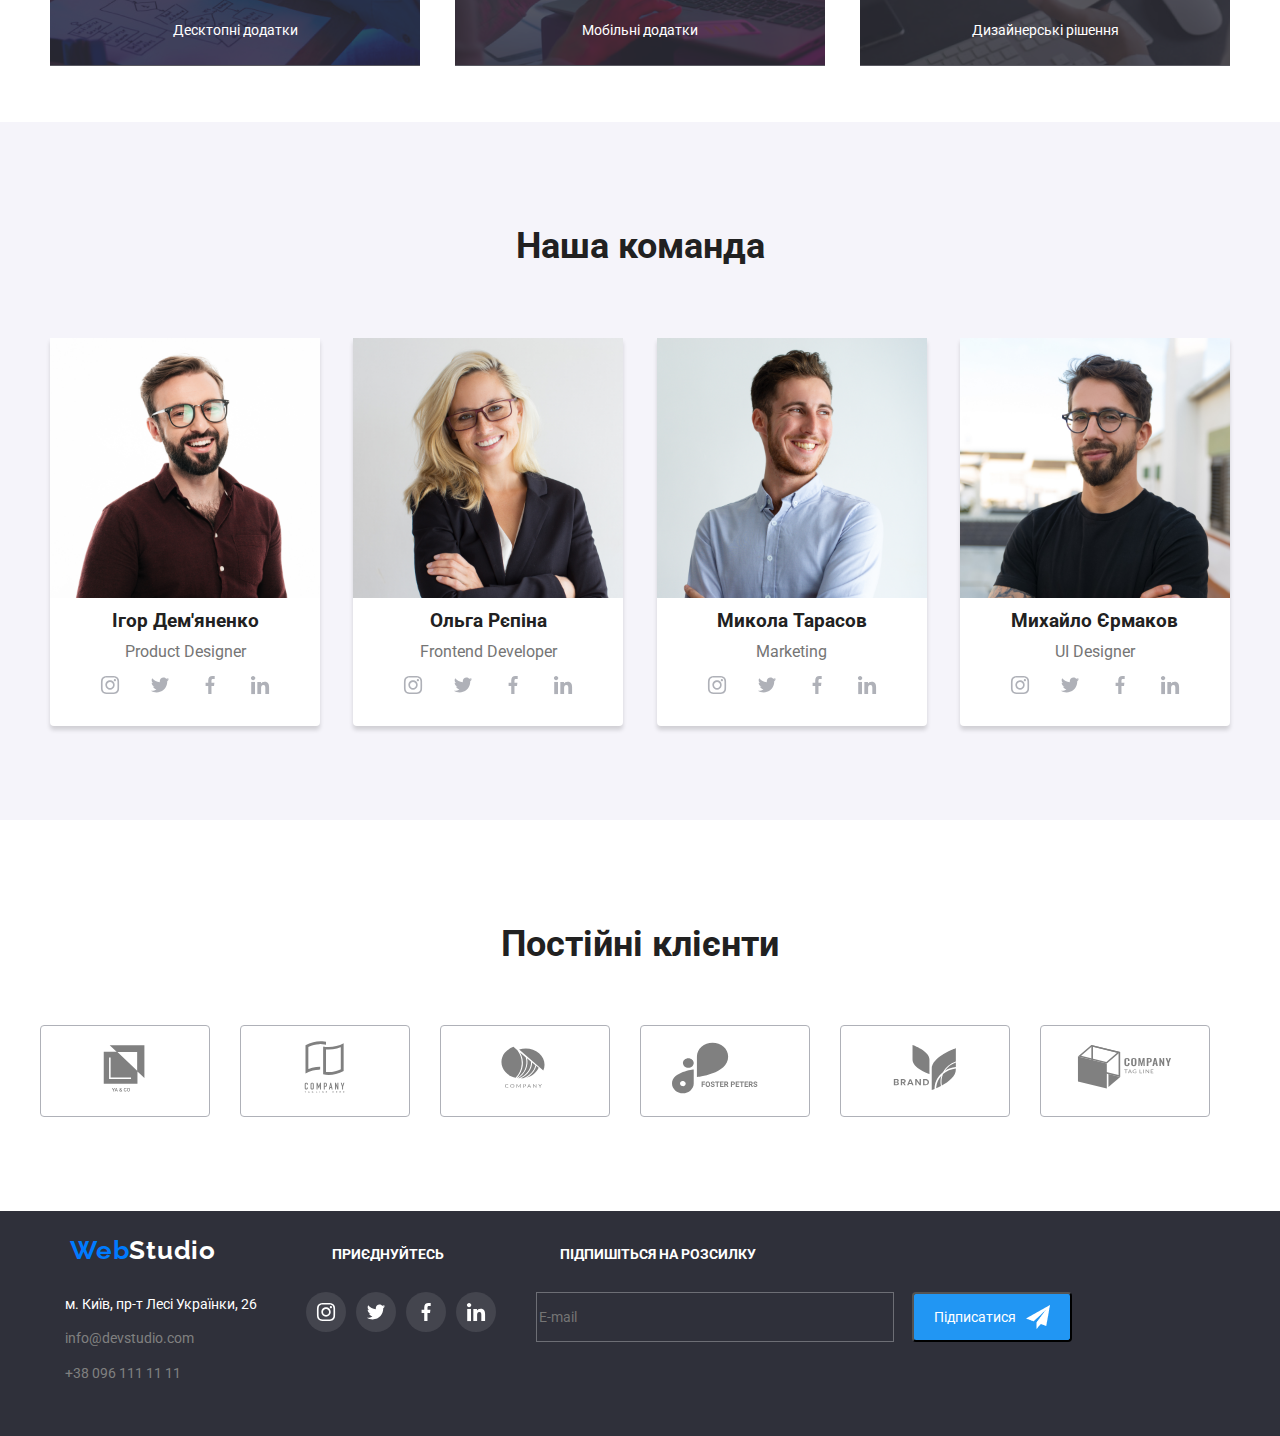
==== commit 0a71d6f9: "далі" ====
--- a/index.html
+++ b/index.html
@@ -26,12 +26,14 @@
 
           <ul class="header-list ">
             <li class="header-item contact-group">
+              <a href="#" class="contact-link">
               <svg  class="icon1"><use href="./img/symbol-defs.svg#icon-envelope" ></use></svg>
-              <a href="#">info@devstudio.com</a>
+              info@devstudio.com</a>
             </li>
             <li class="header-item contact-group">
+              <a href="tel:+380961111111"  class="contact-link">
               <svg class="icon2"><use href="./img/symbol-defs.svg#icon-smartphone" ></use></svg>
-              <a href="tel:+380961111111">+380 96 111 11 11</a>
+              +380 96 111 11 11</a>
             </li>
           </ul>
         </nav>
--- a/style.css
+++ b/style.css
@@ -143,6 +143,21 @@
   padding-bottom: 5px; 
   
 }
+ 
+.header-item:hover .overlay {
+  width: 100%; margin-top: 25px;
+}
+
+.header-list {
+  display: flex;
+  /* align-items: center; */
+  justify-content: center;
+  list-style: none;            
+  /* padding: 0;
+  margin: 0; */
+}
+
+
 .header-item a {
   color: var(--header-text-color);
   font-weight: 500;
@@ -159,21 +174,36 @@
  
 }
  */
-   .header-item a:hover  {
-    color: var(--primary-color);
  
-  }
-  
+   /* 
   .header-item svg:hover {
-    
     fill:  var(--primary-color);
     --color4:  var(--primary-color);
+  } */
+  .header-item a:hover  {
+    color: var(--primary-color);
   }
+
+  .contact-link svg {
+    transition: fill 0.3s;
+
+  }
+  
+  .contact-link:hover {
+    color: var(--primary-color);
+  }
+  
+  .contact-link:hover svg {
+    fill: var(--primary-color);
+    --color4:  var(--primary-color);
+  }
+
   
 .icon1 {
   width: 16px;
   height: 12px;
   margin-top: 15px;
+
 }
 .icon2 {
   width: 20px;
@@ -187,7 +217,7 @@
   padding-top: 5px;
   
 }
-.overlay {
+/* .overlay {
   position: absolute;
   margin-bottom: 30px;
   width: 0;
@@ -196,20 +226,8 @@
   background-color: var(--primary-color);
   transition: width 0.3s ;
   
-}
-
-.header-item:hover .overlay {
-  width: 100%; margin-top: 25px;
-}
-
-.header-list {
-  display: flex;
-  /* align-items: center; */
-  justify-content: center;
-  list-style: none;            
-  padding: 0;
-  margin: 0;
-}
+} */
+
 
 
 /* Модальне вікно /////////////////////////////  */
